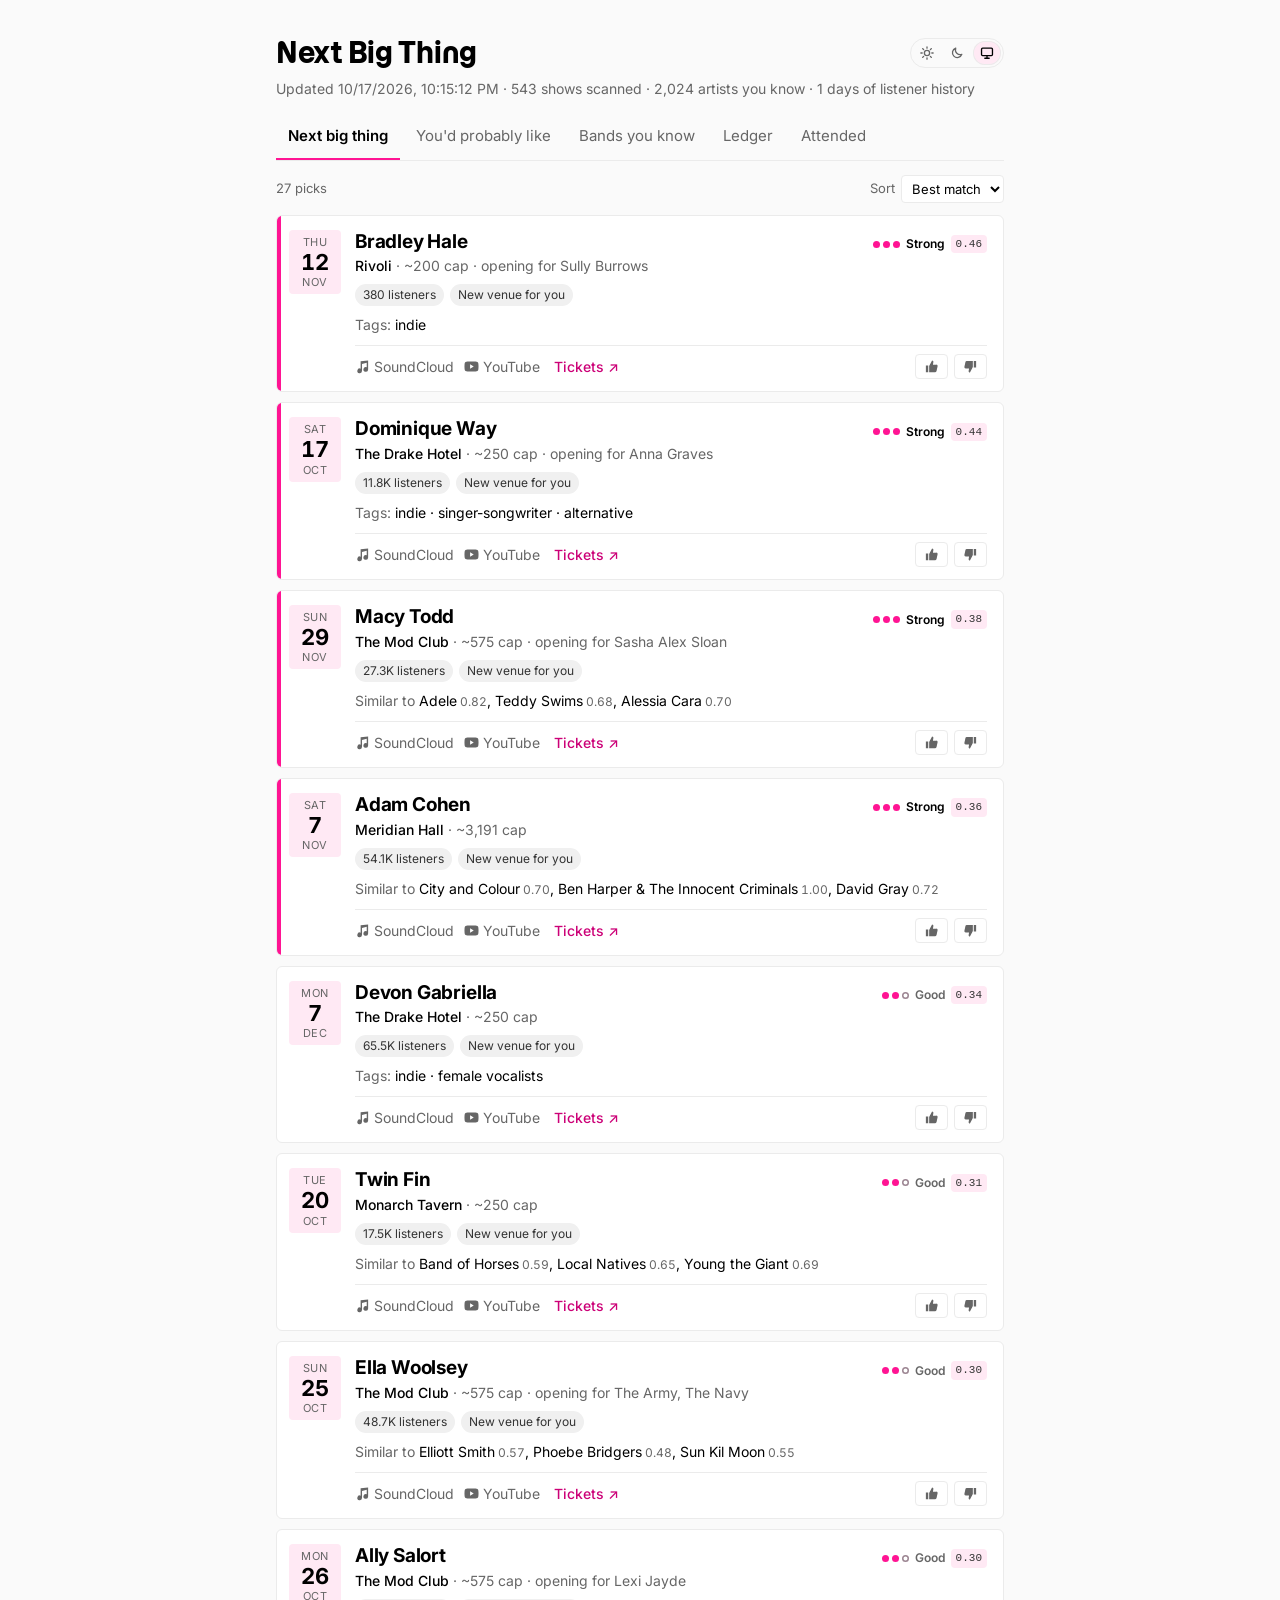
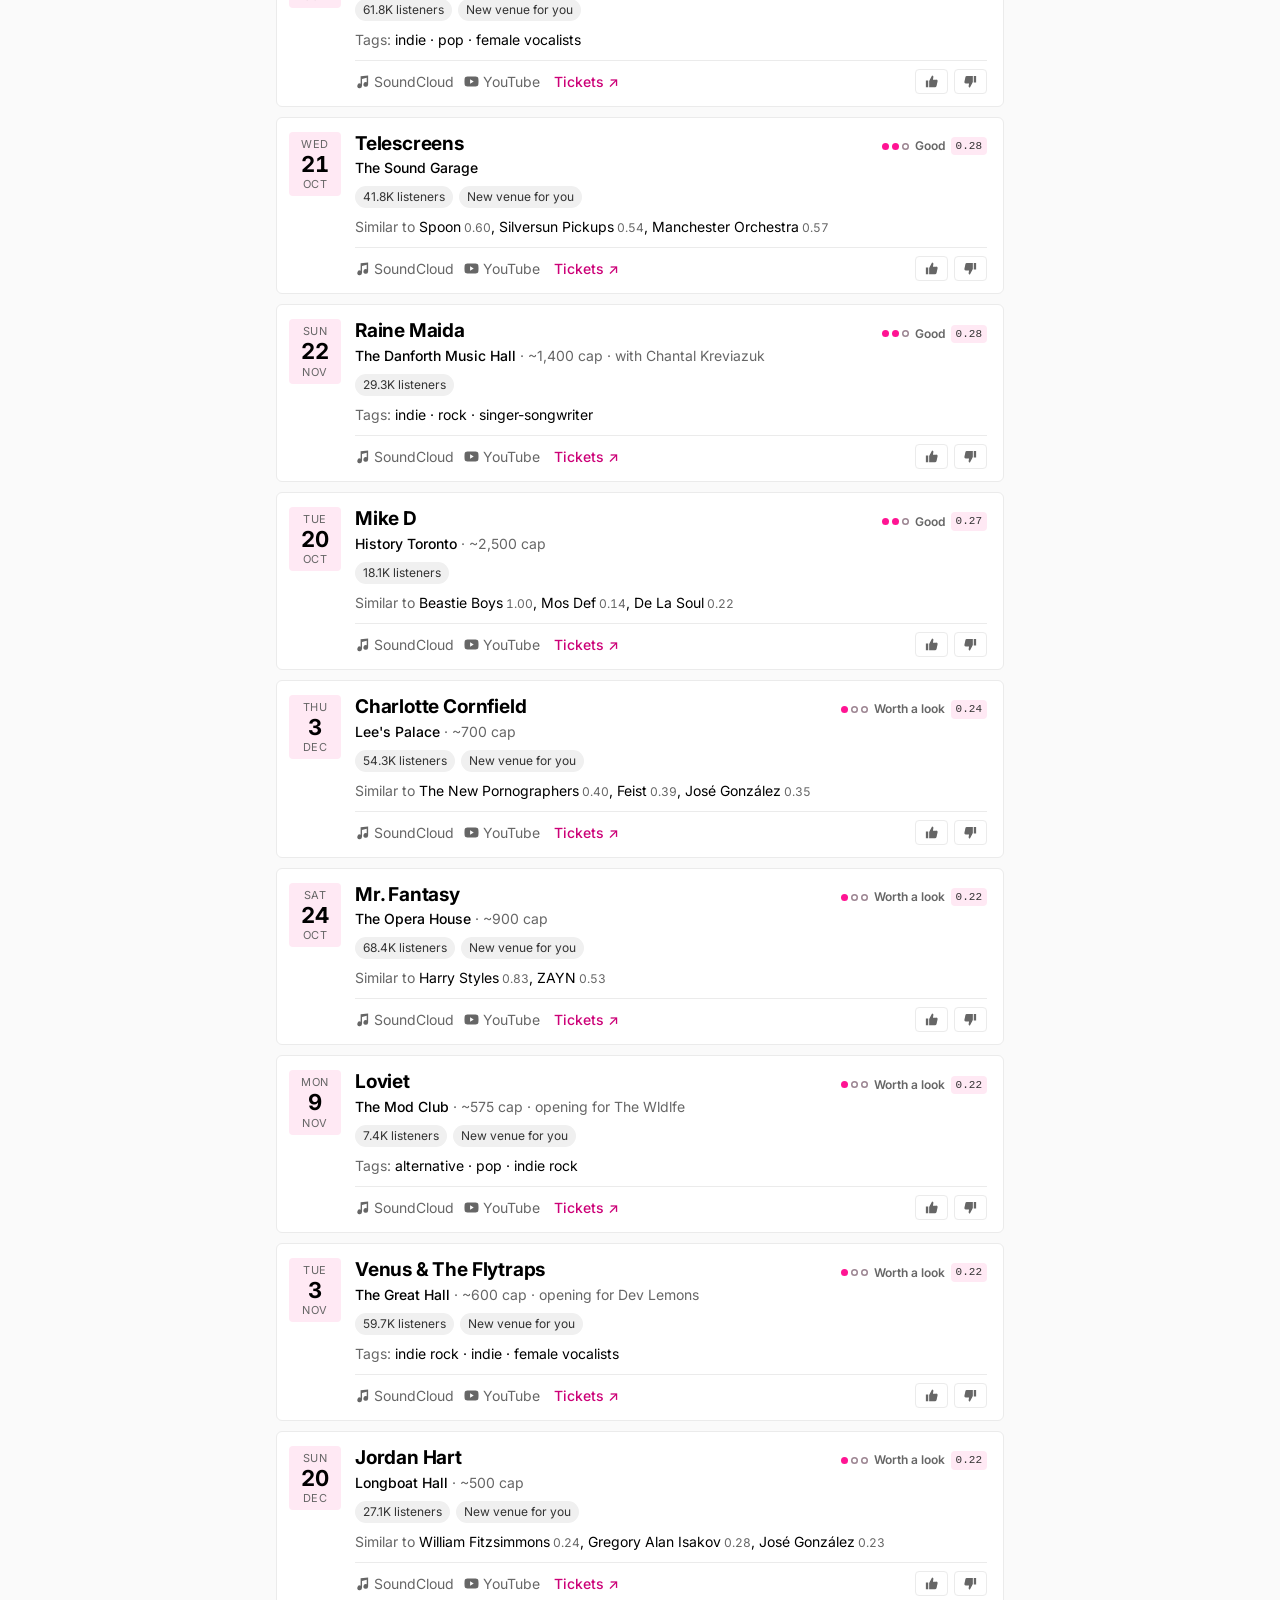
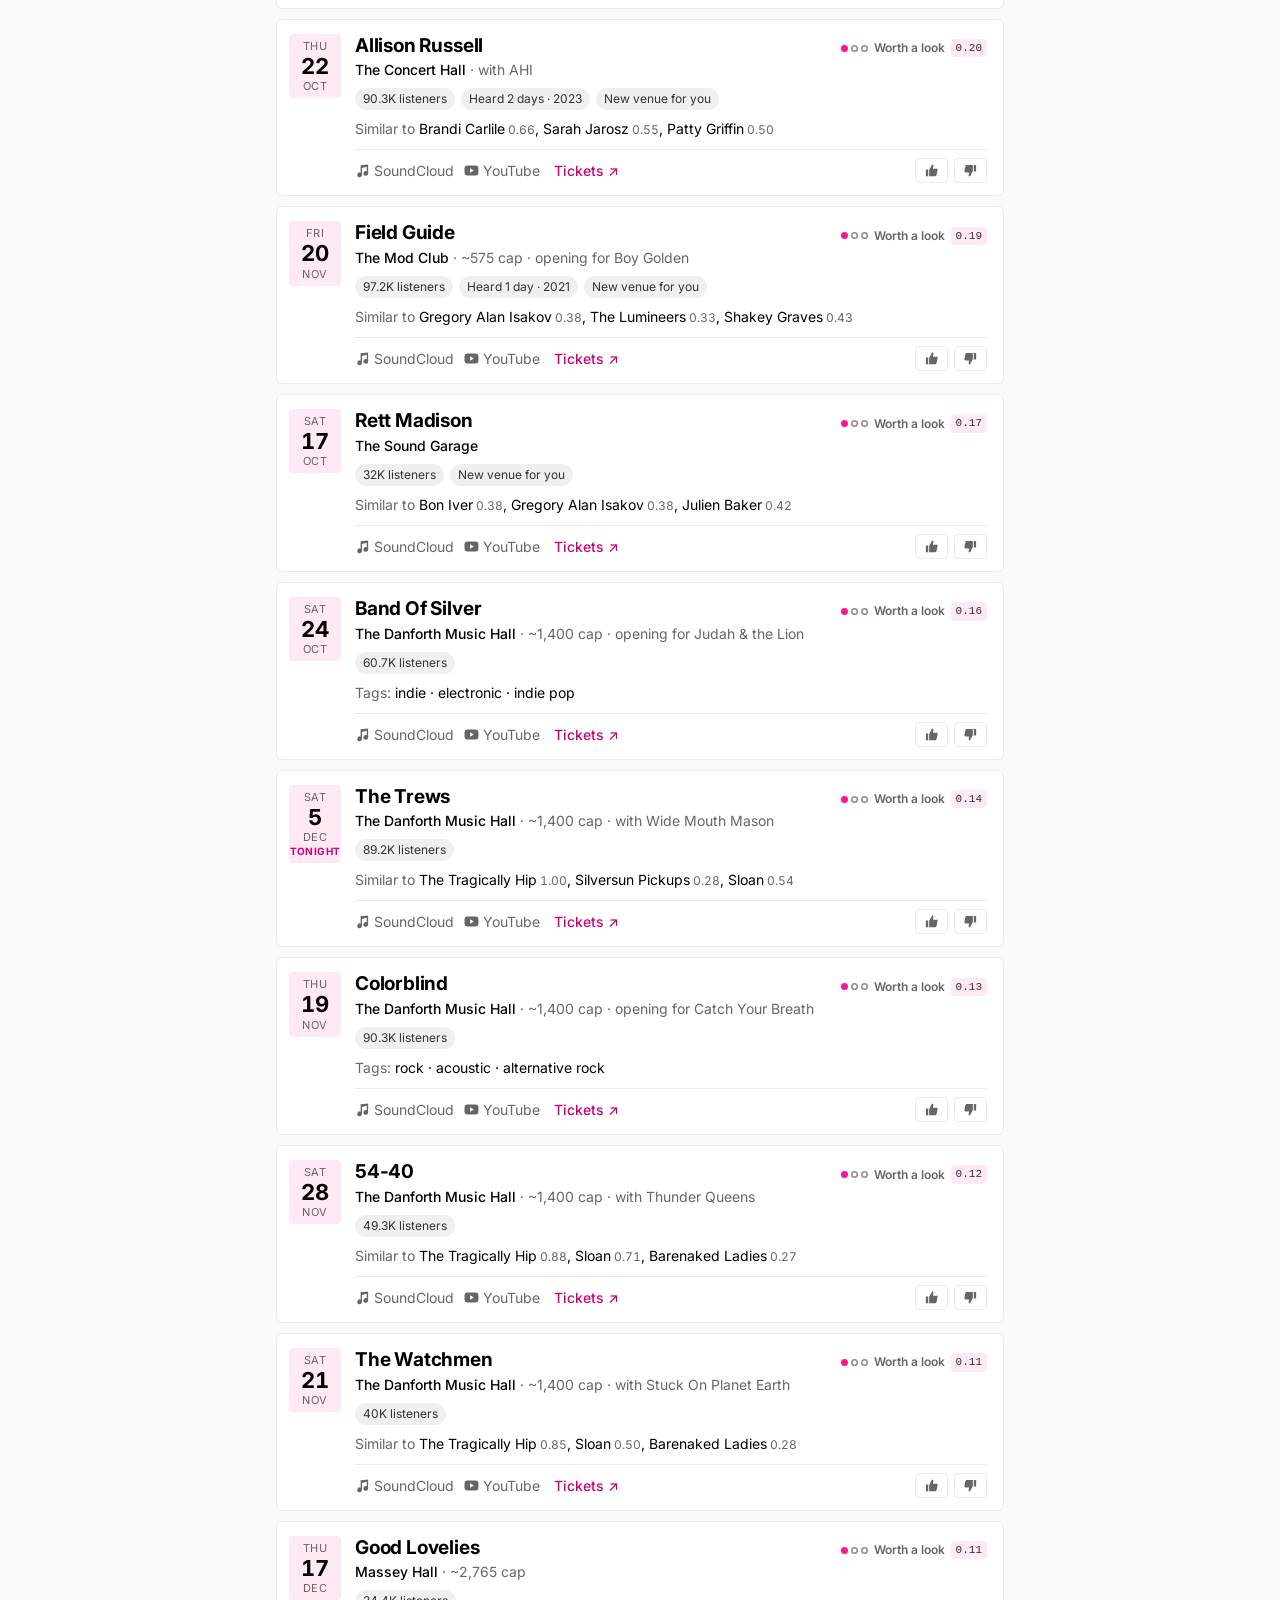
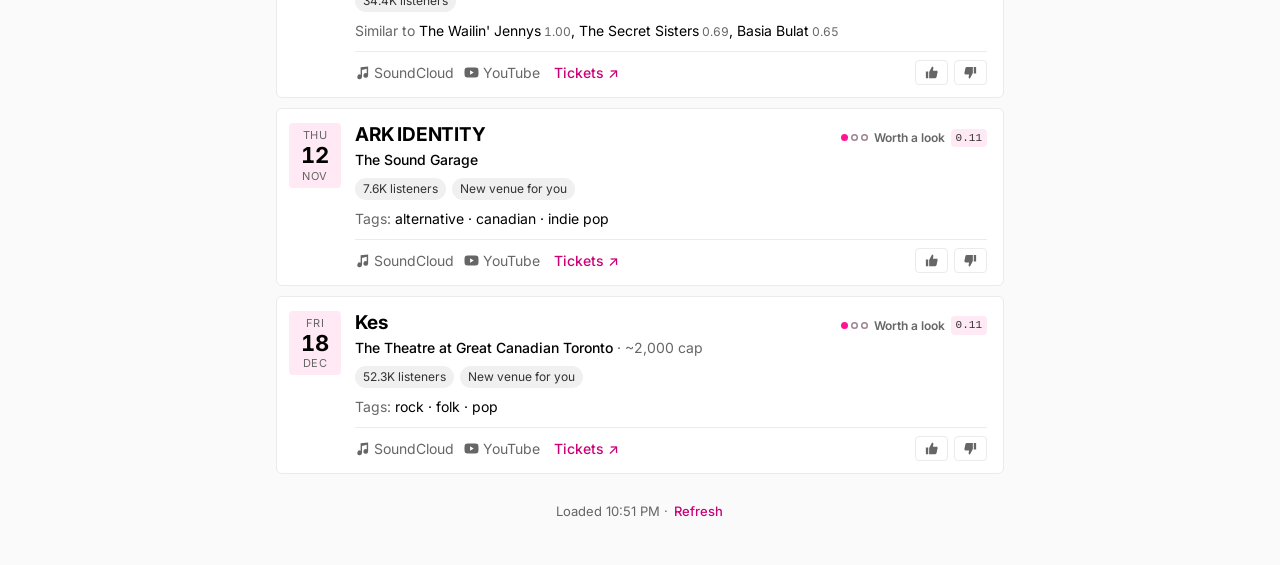
==== site/index.html @ 3c6f0548 "Site: Refresh footer and auto-refresh for the home-screen app A home-screen web app resumes the old " ====
<!doctype html>
<html lang="en">
<head>
  <meta charset="utf-8">
  <meta name="viewport" content="width=device-width, initial-scale=1">
  <title>Next Big Thing</title>
  <script>
    // Apply a saved theme before first paint to avoid a light/dark flash.
    try { const t = JSON.parse(localStorage.getItem("nbt.theme")); if (t === "light" || t === "dark") document.documentElement.dataset.theme = t; } catch {}
  </script>
  <!-- Fonts match OpenPublic.cc: Inter for text, Momo Trust Display (self-hosted, see style.css) for the title. -->
  <link rel="preconnect" href="https://fonts.googleapis.com">
  <link rel="preconnect" href="https://fonts.gstatic.com" crossorigin>
  <link href="https://fonts.googleapis.com/css2?family=Inter:wght@400;500;600;700&display=swap" rel="stylesheet">
  <link rel="stylesheet" href="style.css">
</head>
<body>
  <header>
    <div class="title-row">
      <h1>Next Big Thing</h1>
      <div id="theme" class="theme-switch" role="radiogroup" aria-label="Colour theme">
        <button type="button" role="radio" data-choice="light" aria-label="Light" title="Light"><svg viewBox="0 0 16 16" aria-hidden="true"><circle cx="8" cy="8" r="3"/><path d="M8 1v1.5M8 13.5V15M1 8h1.5M13.5 8H15M3 3l1.1 1.1M11.9 11.9 13 13M3 13l1.1-1.1M11.9 4.1 13 3"/></svg></button>
        <button type="button" role="radio" data-choice="dark" aria-label="Dark" title="Dark"><svg viewBox="0 0 16 16" aria-hidden="true"><path d="M13.5 9.5A5.5 5.5 0 0 1 6.5 2.5a5.5 5.5 0 1 0 7 7z"/></svg></button>
        <button type="button" role="radio" data-choice="auto" aria-label="System" title="Match system"><svg viewBox="0 0 16 16" aria-hidden="true"><rect x="1.75" y="2.5" width="12.5" height="8.5" rx="1.25"/><path d="M5.5 14h5M8 11v3"/></svg></button>
      </div>
    </div>
    <p id="meta" class="muted"></p>
    <div class="tabs-wrap">
    <nav id="tabs" role="tablist">
      <button role="tab" data-tier="next_big_thing">Next big thing</button>
      <button role="tab" data-tier="would_like">You'd probably like</button>
      <button role="tab" data-tier="know">Bands you know</button>
      <button role="tab" data-tier="ledger">Ledger</button>
      <button role="tab" data-tier="attended">Attended</button>
    </nav>
    </div>
  </header>
  <div id="banner" hidden></div>
  <div id="toolbar" hidden>
    <span id="count" class="muted"></span>
    <label class="sort">Sort
      <select id="sort">
        <option value="score">Best match</option>
        <option value="date">Soonest</option>
        <option value="venue">Venue</option>
        <option value="artist">Artist</option>
      </select>
    </label>
  </div>
  <main id="list" aria-live="polite"></main>
  <footer class="site-foot">
    <span id="loaded"></span> · <button type="button" id="refresh">Refresh</button>
  </footer>

  <template id="card">
    <article class="card">
      <div class="when" aria-hidden="true">
        <span class="dow"></span><span class="day"></span><span class="mon"></span><span class="rel"></span>
      </div>
      <div class="body">
        <div class="head">
          <h2 class="artist"></h2>
          <span class="strength">
            <span class="pips"><i></i><i></i><i></i></span>
            <span class="label"></span>
            <span class="score"></span>
          </span>
        </div>
        <p class="where"></p>
        <ul class="chips"></ul>
        <ul class="why"></ul>
        <div class="foot">
          <span class="listen"></span>
          <a class="tickets" target="_blank" rel="noopener">Tickets ↗</a>
          <span class="vote">
            <button type="button" data-v="up" aria-label="More like this"></button>
            <button type="button" data-v="down" aria-label="Not for me"></button>
          </span>
        </div>
      </div>
    </article>
  </template>
  <template id="collapsed">
    <article class="card collapsed">
      <span class="c-date"></span>
      <span class="c-artist"></span>
      <span class="c-note">Hidden</span>
      <button type="button" class="undo">Undo</button>
    </article>
  </template>
  <script src="app.js"></script>
</body>
</html>
---- site/style.css ----
/* Theme tokens, matched to OpenPublic.cc: pink #FF1493 on black/white, pale-pink
   surfaces (#fff4fa), grey text (#666). OpenPublic has no dark mode; dark here follows
   its black footer, with warm dark-grey cards, off-white text and a lighter text pink for readability.
   Light is the default; dark applies via the system setting unless the user forced
   light, or via an explicit data-theme="dark" from the switch. */

/* Title face, self-hosted (Fontsource @fontsource/momo-trust-display 5.3.0, OFL; licence in
   fonts/). It isn't on Google Fonts and only ships weight 400, the weight used below. */
@font-face {
  font-family: "Momo Trust Display";
  font-style: normal;
  font-display: swap;
  font-weight: 400;
  src: url(fonts/momo-trust-display-latin-400-normal.woff2) format("woff2");
}

:root {
  --bg: #fafafa;            /* off-white page so white cards lift off it */
  --surface: #ffffff;
  --surface-2: #ffe9f4;      /* date tiles, score badge */
  --text: #000000;
  --muted: #666666;
  --line: #ebebeb;
  --accent: #cc0077;        /* pink for small text: #FF1493 is only 3.6:1 on white */
  --ticket-text: #cc0077;
  --accent-fill: #ff1493;   /* OpenPublic pink, for non-text marks (pips, edge, underline, focus) */
  --accent-soft: #ffdcee;
  --chip-bg: #f0f0f0;       /* fact chips stay neutral grey */
  --chip-text: #333333;
  --pip-off: #9c8592;
  --focus: #ff1493;
  color-scheme: light;
}
@media (prefers-color-scheme: dark) {
  :root:not([data-theme="light"]) {
    --bg: #000000;
    --surface: #1e1a1c;       /* cards lifted off the black page, with a hint of pink */
    --surface-2: #3c3237;     /* date tiles and score badge, same pink hue as the card */
    --text: #ededed;          /* off-white: pure white on black halates */
    --muted: #b0b0b0;
    --line: #3a3236;
    --accent: #ff7ab8;        /* lighter pink for text: #FF1493 vibrates on dark grey */
    --ticket-text: #ff5cad;   /* the stronger pink the user preferred for Tickets */
    --accent-fill: #ff1493;
    --accent-soft: #4a1030;
    --chip-bg: #3a3a3a;       /* fact chips stay neutral grey */
    --chip-text: #dcdcdc;
    --pip-off: #7a7a7a;
    --focus: #ff1493;
    color-scheme: dark;
  }
}
:root[data-theme="dark"] {
  --bg: #000000;
  --surface: #1e1a1c;       /* cards lifted off the black page, with a hint of pink */
  --surface-2: #3c3237;     /* date tiles and score badge, same pink hue as the card */
  --text: #ededed;          /* off-white: pure white on black halates */
  --muted: #b0b0b0;
  --line: #3a3236;
  --accent: #ff7ab8;        /* lighter pink for text: #FF1493 vibrates on dark grey */
  --ticket-text: #ff5cad;   /* the stronger pink the user preferred for Tickets */
  --accent-fill: #ff1493;
  --accent-soft: #4a1030;
  --chip-bg: #3a3a3a;       /* fact chips stay neutral grey */
  --chip-text: #dcdcdc;
  --pip-off: #7a7a7a;
  --focus: #ff1493;
  color-scheme: dark;
}

* { box-sizing: border-box; }
body {
  margin: 0;
  background: var(--bg);
  color: var(--text);
  font: 16px/1.5 "Inter", ui-sans-serif, system-ui, -apple-system, "Segoe UI", sans-serif;
}
:focus-visible { outline: 2px solid var(--focus); outline-offset: 2px; border-radius: 4px; }
header, main, #banner, #toolbar { max-width: 760px; margin: 0 auto; padding: 0 16px; }
header { padding-top: 32px; }
.title-row { display: flex; align-items: center; justify-content: space-between; gap: 12px; }
h1 { margin: 0; font-family: "Momo Trust Display", "Inter", sans-serif; font-weight: 400; font-size: 28px; letter-spacing: -0.01em; }
.muted { color: var(--muted); font-size: 14px; margin: 4px 0 16px; }
/* Theme switch: small segmented icon control (after setlist.fm's footer switch). */
.theme-switch { display: inline-flex; gap: 2px; padding: 2px; border: 1px solid var(--line); border-radius: 999px; flex-shrink: 0; }
.theme-switch button {
  display: inline-flex; align-items: center; justify-content: center; width: 28px; height: 24px;
  background: none; border: 0; border-radius: 999px; color: var(--muted); cursor: pointer; padding: 0;
}
.theme-switch button:hover { color: var(--text); }
.theme-switch button[aria-checked="true"] { background: var(--surface-2); color: var(--text); box-shadow: inset 0 0 0 1px var(--line); }
.theme-switch svg { width: 14px; height: 14px; fill: none; stroke: currentColor; stroke-width: 1.5; stroke-linecap: round; stroke-linejoin: round; }
nav { display: flex; gap: 4px; overflow-x: auto; border-bottom: 1px solid var(--line); scroll-padding-inline: 40px; scrollbar-width: none; }
/* On narrow screens the tabs scroll sideways: fade the clipped edge and show a chevron
   so a cut-off label reads as "more this way". app.js toggles .more-left / .more-right. */
.tabs-wrap { position: relative; }
.tabs-wrap::before, .tabs-wrap::after {
  position: absolute; top: 0; bottom: 1px; width: 44px; pointer-events: none;
  display: flex; align-items: center; font-size: 22px; line-height: 1; color: var(--accent);
  opacity: 0; transition: opacity 0.15s;
}
.tabs-wrap::before { content: "‹"; left: 0; justify-content: flex-start; background: linear-gradient(to right, var(--bg) 45%, transparent); }
.tabs-wrap::after { content: "›"; right: 0; justify-content: flex-end; background: linear-gradient(to left, var(--bg) 45%, transparent); }
.tabs-wrap.more-left::before, .tabs-wrap.more-right::after { opacity: 1; }
nav button {
  background: none; border: 0; border-bottom: 2px solid transparent;
  padding: 10px 12px; font: inherit; font-size: 15px; color: var(--muted); cursor: pointer; white-space: nowrap;
}
nav button[aria-selected="true"] { color: var(--text); border-bottom-color: var(--accent-fill); font-weight: 600; }
#banner { margin-top: 16px; }
#banner > div { background: var(--accent-soft); border-radius: 4px; padding: 10px 14px; font-size: 14px; }

#toolbar { display: flex; align-items: center; justify-content: space-between; gap: 12px; padding-top: 14px; }
#toolbar[hidden] { display: none; }
#toolbar .muted { margin: 0; font-size: 13px; }
.sort { font-size: 13px; color: var(--muted); display: inline-flex; align-items: center; gap: 6px; }
.sort select {
  font: inherit; font-size: 13px; color: var(--text); background: var(--surface);
  border: 1px solid var(--line); border-radius: 4px; padding: 4px 6px;
}

main { padding-top: 12px; padding-bottom: 24px; display: grid; gap: 10px; }

/* ---- Card ---- */
.card {
  display: grid; grid-template-columns: 52px 1fr; gap: 14px;
  background: var(--surface); border: 1px solid var(--line); border-radius: 6px;
  padding: 14px 16px 12px 12px; position: relative; overflow: hidden;
}
.card.strong::before {
  content: ""; position: absolute; left: 0; top: 0; bottom: 0; width: 4px; background: var(--accent-fill);
}
.when {
  display: flex; flex-direction: column; align-items: center; text-align: center;
  background: var(--surface-2); border-radius: 4px; padding: 6px 0; align-self: start; line-height: 1.1;
}
.when .dow, .when .mon { font-size: 11px; text-transform: uppercase; letter-spacing: 0.06em; color: var(--muted); }
.when .day { font-size: 22px; font-weight: 700; margin: 2px 0; font-variant-numeric: tabular-nums; }
.when .rel { font-size: 10px; font-weight: 700; color: var(--accent); text-transform: uppercase; letter-spacing: 0.04em; margin-top: 3px; }
.when .rel:empty { display: none; }

.body { min-width: 0; }
.head { display: flex; align-items: baseline; justify-content: space-between; gap: 10px; }
.artist { margin: 0; font-size: 19px; line-height: 1.25; letter-spacing: -0.01em; overflow-wrap: anywhere; }
.strength { display: inline-flex; align-items: center; gap: 6px; flex-shrink: 0; font-size: 12px; color: var(--muted); white-space: nowrap; }
.pips { display: inline-flex; gap: 3px; }
/* Empty pips are rings, filled pips solid: the difference is shape, not just colour. */
.pips i { width: 7px; height: 7px; border-radius: 50%; box-shadow: inset 0 0 0 1.5px var(--pip-off); }
.pips i.on { background: var(--accent-fill); box-shadow: none; }
.strength .label { font-weight: 600; }
.card.strong .strength .label { color: var(--text); }
.strength .score {
  font-variant-numeric: tabular-nums; font-family: ui-monospace, SFMono-Regular, Menlo, monospace;
  font-size: 11px; background: var(--surface-2); border-radius: 4px; padding: 1px 5px; color: var(--chip-text);
}

.where { margin: 2px 0 8px; font-size: 14px; color: var(--muted); }
.where .venue { color: var(--text); font-weight: 500; }
.where .region { color: var(--accent); font-weight: 600; }

.chips { list-style: none; display: flex; flex-wrap: wrap; gap: 6px; margin: 0 0 8px; padding: 0; }
.chips:empty { display: none; }
.chips li {
  font-size: 12px; line-height: 1; padding: 5px 8px; border-radius: 999px;
  background: var(--chip-bg); color: var(--chip-text); white-space: nowrap;
}
.chips li.hot { background: var(--accent-soft); color: var(--text); }

.why { list-style: none; margin: 0; padding: 0; font-size: 14px; }
.why:empty { display: none; }
.why li { margin: 2px 0; }
.why .k { color: var(--muted); }
.why .w { font-variant-numeric: tabular-nums; font-size: 12px; color: var(--muted); margin-left: 3px; }

.foot { display: flex; flex-wrap: wrap; align-items: center; gap: 8px 14px; margin-top: 10px; padding-top: 8px; border-top: 1px solid var(--line); font-size: 14px; }
.listen { display: inline-flex; gap: 10px; }
.listen a, .tickets { color: var(--muted); text-decoration: none; display: inline-flex; align-items: center; gap: 4px; }
.listen a:hover, .tickets:hover { color: var(--text); }
.tickets { color: var(--ticket-text); font-weight: 500; white-space: nowrap; }
.listen svg, .vote svg { width: 15px; height: 15px; fill: currentColor; }
.vote { margin-left: auto; display: inline-flex; gap: 6px; }
.vote button {
  display: inline-flex; align-items: center; justify-content: center;
  background: none; border: 1px solid var(--line); border-radius: 4px; padding: 4px 8px;
  color: var(--muted); cursor: pointer;
}
.vote button:hover { color: var(--text); }
.vote button[aria-pressed="true"] { background: var(--accent-soft); border-color: var(--accent-fill); color: var(--accent); }

/* Down-voted: one quiet row with an undo. */
.card.collapsed {
  display: flex; align-items: center; gap: 10px; padding: 8px 14px; font-size: 14px;
  background: transparent; color: var(--muted);
}
.c-date { font-variant-numeric: tabular-nums; }
.c-artist { color: var(--text); font-weight: 500; overflow: hidden; text-overflow: ellipsis; white-space: nowrap; min-width: 0; }
.undo { margin-left: auto; background: none; border: 0; color: var(--accent); font: inherit; cursor: pointer; padding: 2px 4px; }

.empty { color: var(--muted); padding: 24px 0; }
/* Home-screen apps have no reload button or pull-to-refresh, so offer one here. */
.site-foot { max-width: 760px; margin: 0 auto; padding: 0 16px 40px; text-align: center; font-size: 13px; color: var(--muted); }
.site-foot button { background: none; border: 0; padding: 4px 2px; font: inherit; color: var(--accent); font-weight: 500; cursor: pointer; }
table { width: 100%; border-collapse: collapse; font-size: 14px; }
th, td { text-align: left; padding: 8px 6px; border-bottom: 1px solid var(--line); }
td.num, th.num { text-align: right; font-variant-numeric: tabular-nums; }
.ledger-wrap { overflow-x: auto; }

@media (max-width: 420px) {
  .card { grid-template-columns: 44px 1fr; gap: 10px; padding: 12px 12px 10px 10px; }
  .head { flex-direction: column; gap: 2px; }
  .artist { font-size: 18px; }
  .foot { gap: 8px 12px; }
  .listen .txt { position: absolute; width: 1px; height: 1px; overflow: hidden; clip: rect(0 0 0 0); white-space: nowrap; }
  .listen svg { width: 17px; height: 17px; }
}
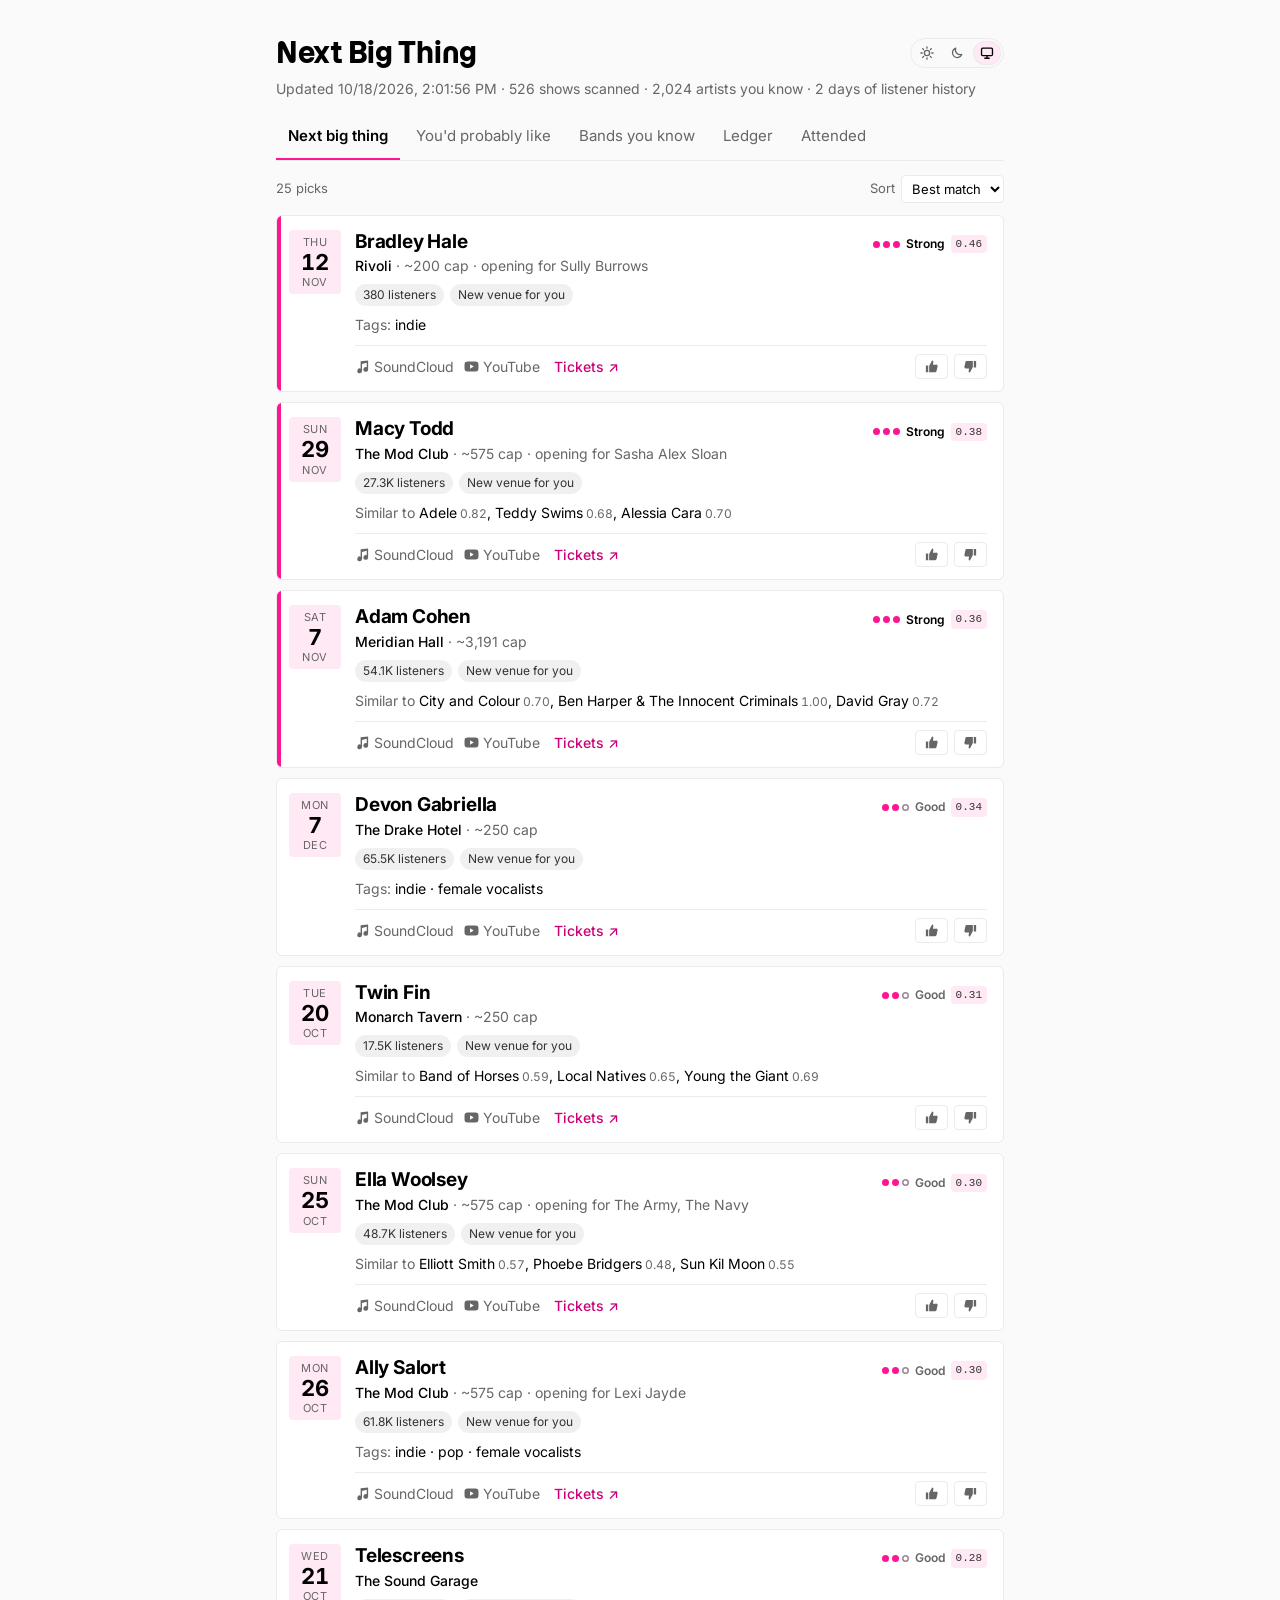
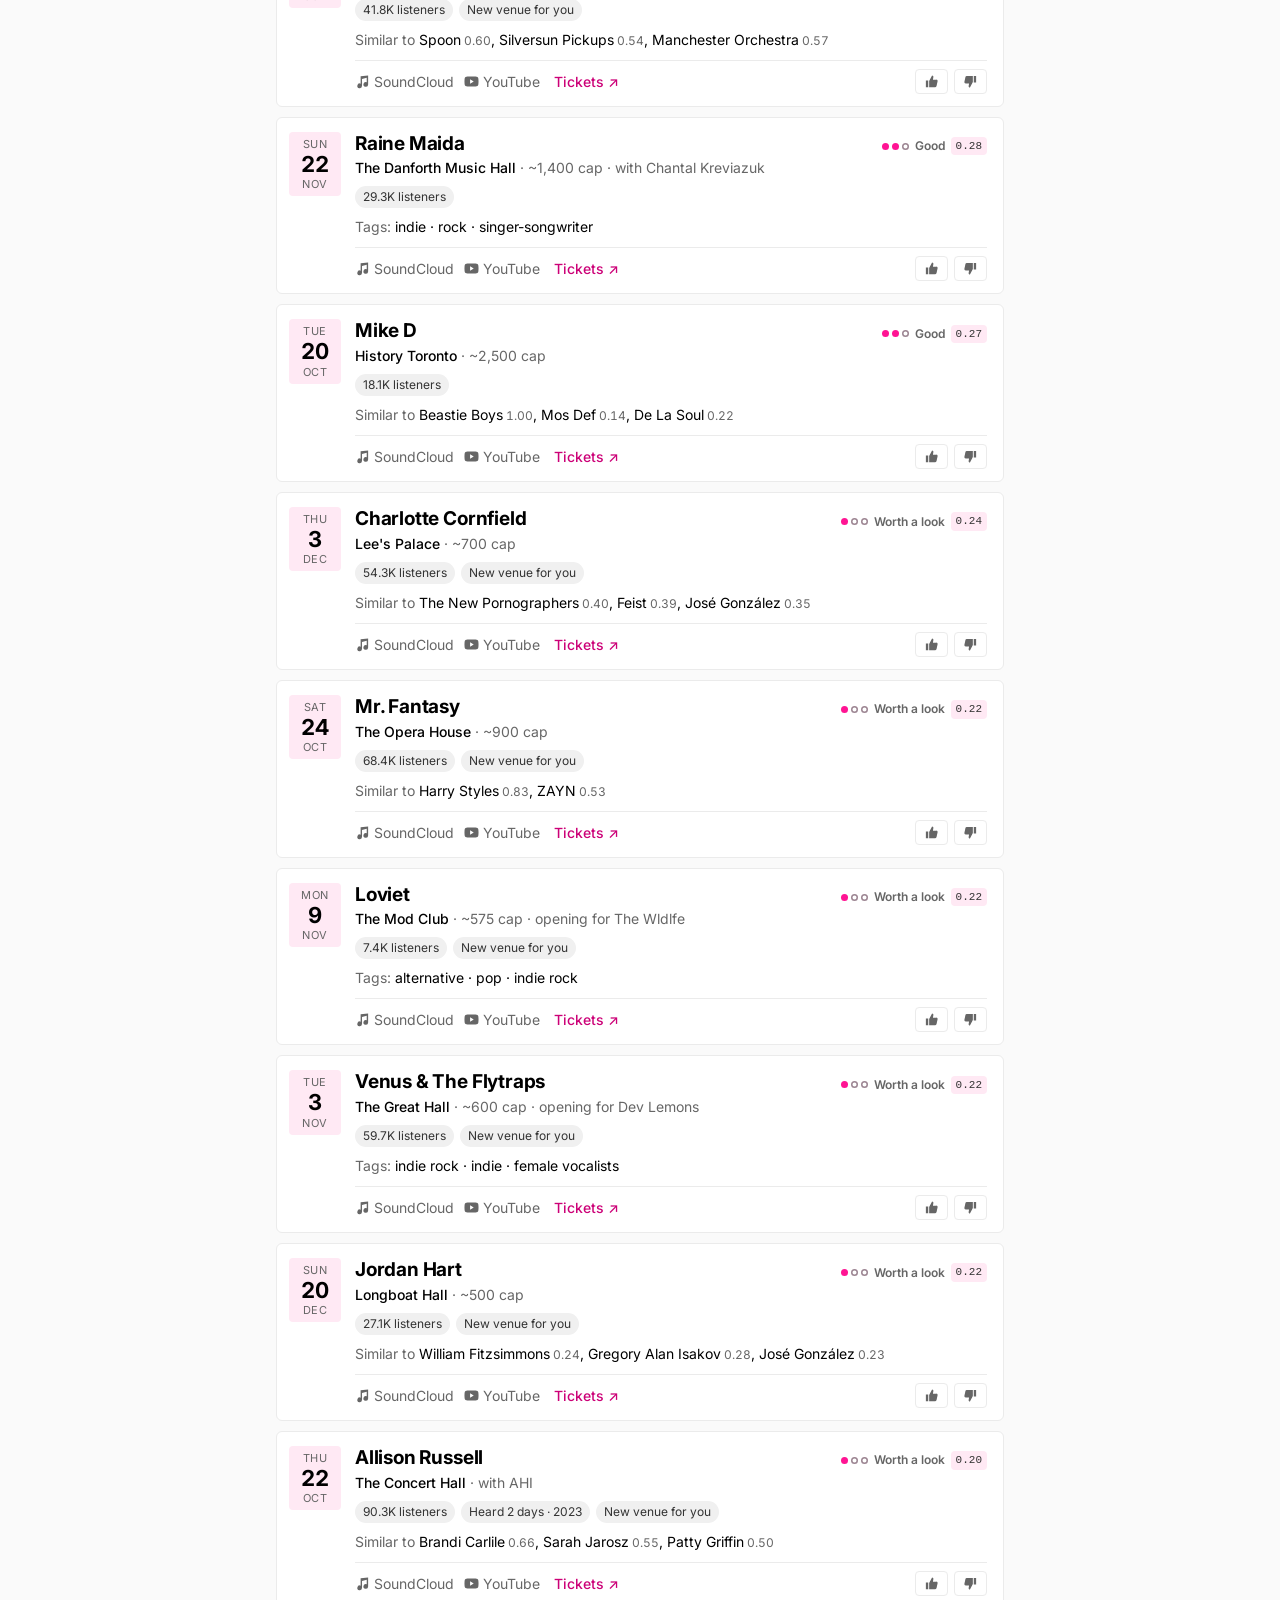
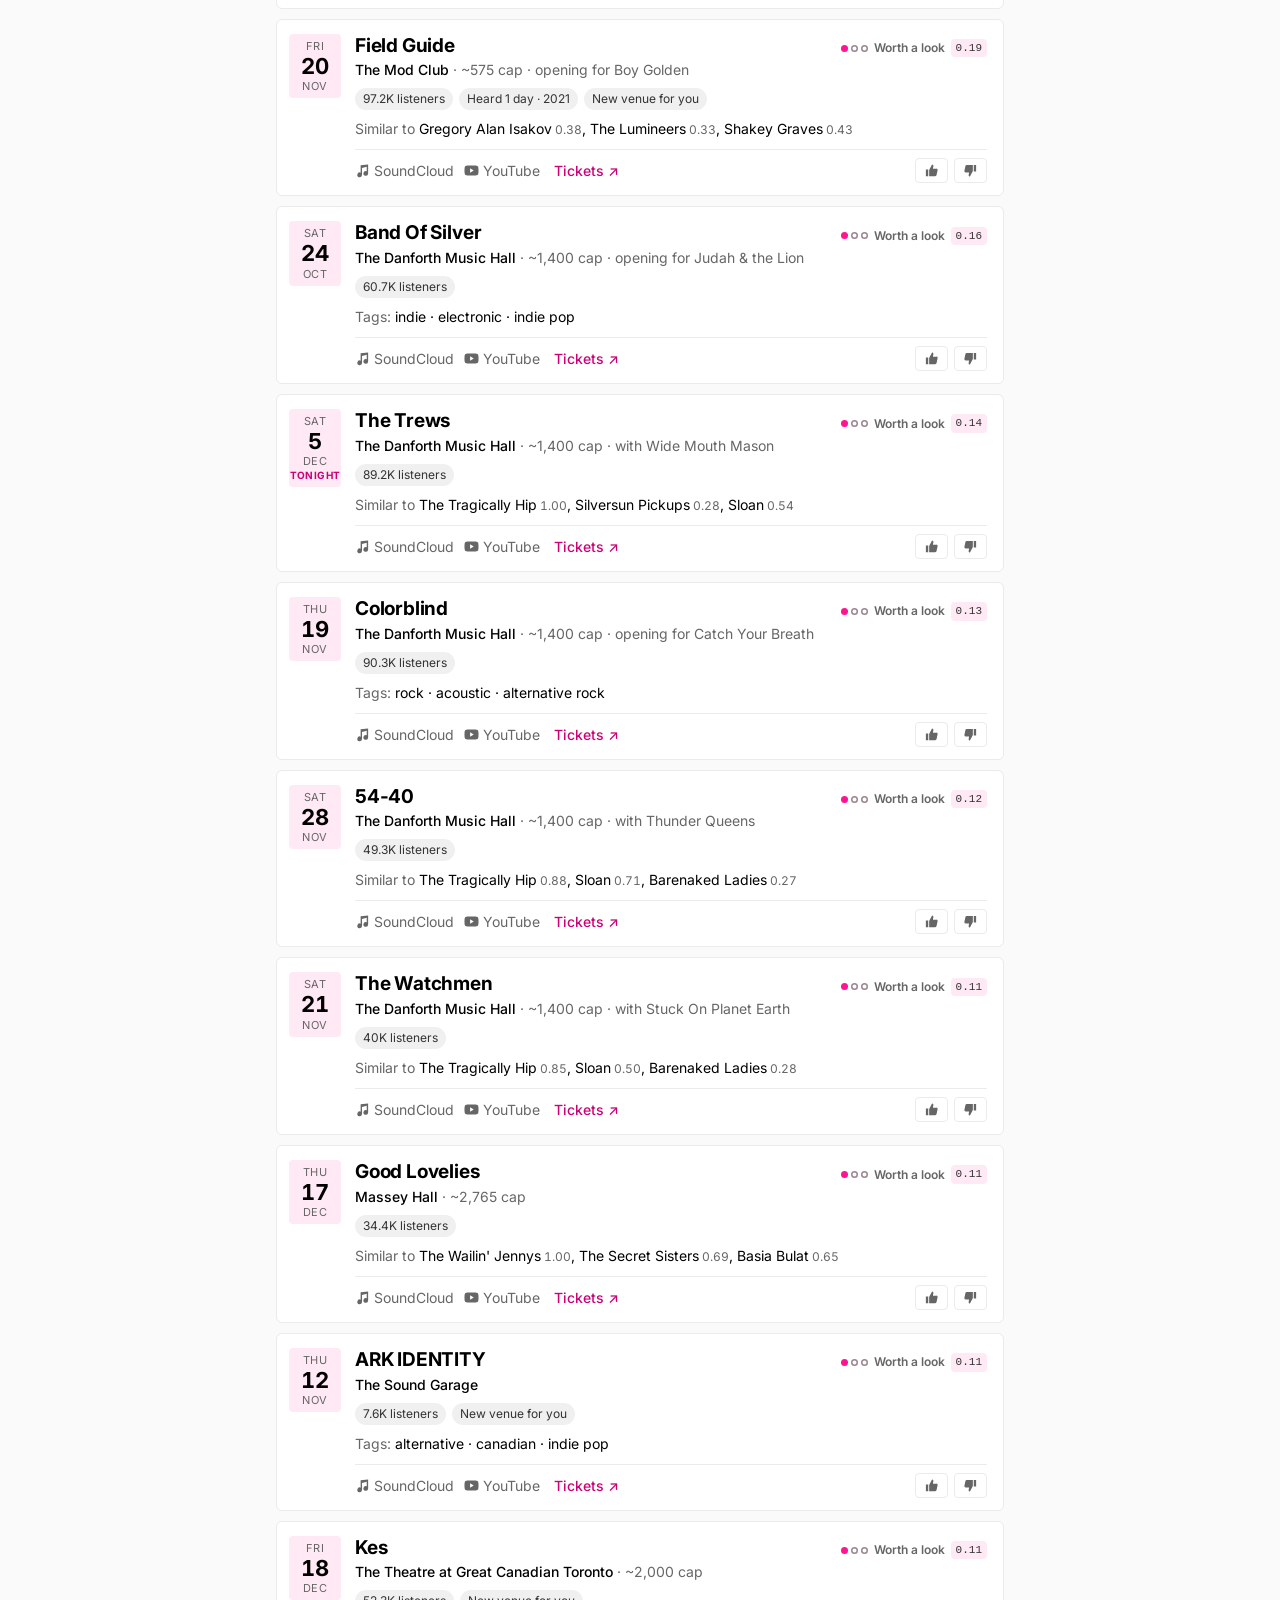
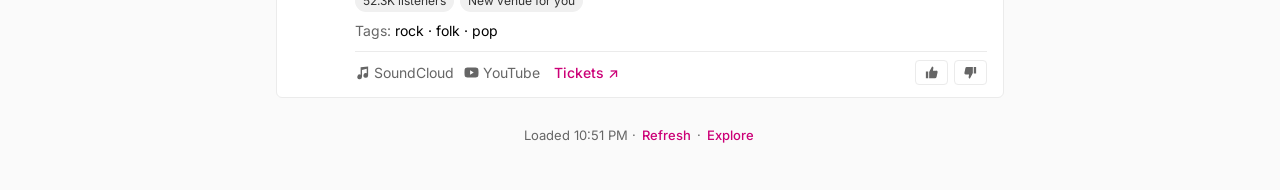
==== commit b86856d8: "Site: band sheet in main-card style; listen links on room cards; Explore in footer The band sheet no" ====
--- a/site/index.html
+++ b/site/index.html
@@ -49,7 +49,7 @@
   </div>
   <main id="list" aria-live="polite"></main>
   <footer class="site-foot">
-    <span id="loaded"></span> · <button type="button" id="refresh">Refresh</button>
+    <span id="loaded"></span> · <button type="button" id="refresh">Refresh</button> · <a href="explore.html">Explore</a>
   </footer>
 
   <template id="card">
--- a/site/style.css
+++ b/site/style.css
@@ -200,6 +200,7 @@
 /* Home-screen apps have no reload button or pull-to-refresh, so offer one here. */
 .site-foot { max-width: 760px; margin: 0 auto; padding: 0 16px 40px; text-align: center; font-size: 13px; color: var(--muted); }
 .site-foot button { background: none; border: 0; padding: 4px 2px; font: inherit; color: var(--accent); font-weight: 500; cursor: pointer; }
+.site-foot a { color: var(--accent); font-weight: 500; text-decoration: none; padding: 4px 2px; }
 table { width: 100%; border-collapse: collapse; font-size: 14px; }
 th, td { text-align: left; padding: 8px 6px; border-bottom: 1px solid var(--line); }
 td.num, th.num { text-align: right; font-variant-numeric: tabular-nums; }
@@ -213,3 +214,174 @@
   .listen .txt { position: absolute; width: 1px; height: 1px; overflow: hidden; clip: rect(0 0 0 0); white-space: nowrap; }
   .listen svg { width: 17px; height: 17px; }
 }
+
+/* ---- Research pages (venues.html) ---- */
+.crumb { margin: 0 0 8px; font-size: 14px; }
+.crumb a, .research .muted a { color: var(--accent); text-decoration: none; }
+.report { gap: 4px; }
+.report > *, .rsec { min-width: 0; } /* let wide tables scroll inside their wrapper, not the page */
+.rsec { margin-top: 20px; }
+.rsec h2 { font-size: 17px; margin: 0 0 4px; letter-spacing: -0.01em; }
+.rsec > .muted { margin: 0 0 10px; font-size: 13px; }
+.research td, .research th { vertical-align: top; }
+.research details.artists summary { cursor: pointer; font-weight: 500; }
+.research details.artists summary::marker { color: var(--accent-fill); }
+.research details.artists p { margin: 4px 0 2px; font-size: 13px; color: var(--muted); max-width: 46ch; }
+.research details.all > summary { cursor: pointer; color: var(--accent); font-weight: 500; margin-bottom: 8px; }
+.research .small { font-size: 12px; margin-top: 24px; }
+.research ul.twins { list-style: none; margin: 0; padding: 0; }
+.research ul.twins li { margin: 0 0 2px; }
+.research ul.twins li:first-child { font-weight: 600; }
+.findings { background: var(--surface); border: 1px solid var(--line); border-radius: 6px; padding: 14px 16px; }
+.findings h2 { font-size: 17px; margin: 0 0 6px; }
+.findings ul { margin: 0; padding-left: 18px; }
+.findings li { margin: 6px 0; }
+.research ul.shows { list-style: none; margin: 0; padding: 0; white-space: nowrap; }
+.research .up { color: var(--accent); font-weight: 600; font-size: 12px; white-space: nowrap; }
+.research .suspect { color: var(--muted); border-bottom: 1px dotted var(--muted); cursor: help; }
+.research h3 { font-size: 15px; margin: 14px 0 6px; }
+.research .sfline { font-size: 12px; color: var(--muted); margin-top: 2px; }
+.research ul.shows { font-size: 13px; }
+.research ul.shows li.support { color: var(--muted); }
+.research .tag { font-size: 10px; text-transform: uppercase; letter-spacing: 0.04em; border: 1px solid var(--line); border-radius: 4px; padding: 0 4px; margin-left: 6px; color: var(--muted); }
+.research .with { font-size: 12px; color: var(--muted); }
+
+/* ---- The Climb (explore.html) ---- */
+.explore .controls { display: flex; flex-wrap: wrap; align-items: center; gap: 8px 14px; margin-bottom: 6px; }
+.seg { display: inline-flex; flex-wrap: wrap; gap: 2px; padding: 2px; border: 1px solid var(--line); border-radius: 999px; }
+.seg button { background: none; border: 0; border-radius: 999px; padding: 4px 10px; font: inherit; font-size: 13px; color: var(--muted); cursor: pointer; }
+.seg button[aria-checked="true"] { background: var(--surface-2); color: var(--text); font-weight: 600; }
+.chart { width: 100%; }
+.chart svg, .rivers svg { width: 100%; height: auto; display: block; }
+.climbsvg text, .riversvg text { font-family: inherit; }
+.climbsvg .rungs line { stroke: var(--line); stroke-dasharray: 3 3; }
+.climbsvg .rungs text { fill: var(--muted); font-size: 11px; }
+.climbsvg .axis path, .climbsvg .axis line { stroke: var(--line); }
+.climbsvg .axis text, .climbsvg .axislabel { fill: var(--muted); font-size: 11px; }
+.climbsvg .ghosts path { fill: none; stroke: var(--text); stroke-opacity: 0.35; stroke-width: 1.5; stroke-dasharray: 5 4; }
+.climbsvg .ghosts text { fill: var(--muted); font-size: 10px; font-style: italic; }
+.climbsvg .band { cursor: pointer; }
+.climbsvg .band .trail { fill: none; stroke: var(--muted); stroke-opacity: 0.35; stroke-width: 1.2; }
+.climbsvg .band.up .trail { stroke: var(--accent-fill); stroke-opacity: 0.3; }
+.climbsvg .band .hit { fill: none; stroke: transparent; stroke-width: 14; }
+.climbsvg .band circle.head { fill: var(--muted); fill-opacity: 0.7; }
+.climbsvg .band.up circle.head { fill: var(--accent-fill); fill-opacity: 0.4; }
+.climbsvg .band circle.supp { fill: none; stroke: var(--muted); stroke-width: 1; }
+.climbsvg.has-sel .band:not(.sel) { opacity: 0.12; }
+.climbsvg .band.sel .trail { stroke: var(--text); stroke-opacity: 1; stroke-width: 2.5; }
+.climbsvg .band.sel circle.head { fill: var(--accent-fill); fill-opacity: 1; }
+.legend { display: flex; flex-wrap: wrap; align-items: center; gap: 4px 6px; }
+.key { display: inline-block; width: 9px; height: 9px; border-radius: 50%; margin-left: 6px; }
+.key.head { background: var(--accent-fill); }
+.key.supp { border: 1px solid var(--muted); }
+.key.ghost { width: 18px; height: 0; border-radius: 0; border-top: 1.5px dashed var(--muted); }
+.lookup { width: 100%; max-width: 420px; font: inherit; font-size: 16px; padding: 8px 10px; border: 1px solid var(--line); border-radius: 4px; background: var(--surface); color: var(--text); }
+.bandcard { margin-top: 12px; background: var(--surface); border: 1px solid var(--line); border-radius: 6px; padding: 12px 14px; }
+.bandcard h3 { margin: 0 0 4px; font-size: 17px; }
+.bandcard .label { margin: 10px 0 4px; font-size: 12px; text-transform: uppercase; letter-spacing: 0.04em; color: var(--muted); }
+.bandcard ul.shows { white-space: normal; }
+.seenbadge { font-size: 12px; font-weight: 600; color: var(--accent); white-space: nowrap; }
+.linkbtn { background: none; border: 0; padding: 2px 0; font: inherit; color: var(--accent); cursor: pointer; text-align: left; }
+.riversvg .streams path { fill: none; stroke: var(--accent-fill); stroke-opacity: 0.28; cursor: pointer; }
+.riversvg.has-sel .streams path { stroke-opacity: 0.05; }
+.riversvg.has-sel .streams path.on { stroke-opacity: 0.85; }
+.riversvg .nodes text { fill: var(--text); font-size: 12px; cursor: pointer; }
+.riverinfo { margin-top: 8px; font-size: 13px; }
+.seg .short { display: none; }
+.climbsvg .band circle.head { fill-opacity: 0.45; }
+@media (max-width: 600px) {
+  .seg .long { display: none; }
+  .seg .short { display: inline; }
+}
+.roomchips { display: flex; flex-wrap: wrap; gap: 6px; margin: 8px 0 12px; }
+.roomchip { font: inherit; font-size: 13px; padding: 5px 10px; border-radius: 999px; border: 1px solid var(--line); background: var(--surface); color: var(--text); cursor: pointer; }
+.roomchip .n { color: var(--muted); font-variant-numeric: tabular-nums; }
+.roomchip[aria-pressed="true"] { background: var(--surface-2); border-color: var(--accent-fill); font-weight: 600; }
+.roomadd { font: inherit; font-size: 13px; padding: 4px 6px; border: 1px solid var(--line); border-radius: 4px; background: var(--surface); color: var(--text); }
+.roompanel { background: var(--surface); border: 1px solid var(--line); border-radius: 6px; padding: 12px 14px; }
+.roomhead { display: flex; align-items: baseline; justify-content: space-between; gap: 10px; }
+.roomhead h3 { margin: 0; font-size: 17px; }
+.follow { font: inherit; font-size: 13px; background: none; border: 1px solid var(--line); border-radius: 999px; padding: 3px 10px; color: var(--accent); cursor: pointer; white-space: nowrap; }
+.launch { font-size: 13px; margin: 6px 0 10px; }
+.roomlist { list-style: none; margin: 8px 0 0; padding: 0; }
+.roomlist li.rl:first-child { border-top: 0; padding-top: 0; }
+.roomlist li.rl { display: grid; grid-template-columns: 44px 1fr; gap: 12px; padding: 10px 0; border-top: 1px solid var(--line); }
+.roomlist .when { padding: 5px 0; }
+.roomlist .when .day { font-size: 18px; }
+.rl-body { min-width: 0; }
+.rl-head { display: flex; align-items: baseline; justify-content: space-between; gap: 8px; }
+.rl-bill { font-weight: 600; font-size: 16px; line-height: 1.3; overflow-wrap: anywhere; }
+.roomlist .score { flex: 0 0 auto; font-variant-numeric: tabular-nums; font-family: ui-monospace, SFMono-Regular, Menlo, monospace; font-size: 11px; background: var(--surface-2); border-radius: 4px; padding: 1px 5px; color: var(--chip-text); }
+.rl-meta { margin: 2px 0 0; font-size: 13px; color: var(--muted); overflow-wrap: anywhere; }
+.rl-foot { display: flex; flex-wrap: wrap; align-items: center; gap: 6px; margin-top: 6px; }
+.rl-chip { font-size: 12px; line-height: 1; background: var(--chip-bg); color: var(--chip-text); border-radius: 999px; padding: 5px 8px; }
+.rl-foot .tickets { font-size: 13px; margin-left: auto; }
+/* The Climb as a list */
+.pace { background: var(--surface); border: 1px solid var(--line); border-radius: 6px; padding: 10px 14px; margin: 8px 0 10px; font-size: 13px; }
+.pace-head { margin: 0; }
+.pace-list { margin: 6px 0 0; padding-left: 18px; color: var(--muted); }
+.climblist { list-style: none; margin: 6px 0 0; padding: 0; }
+.climb-row { border-top: 1px solid var(--line); }
+.climb-row summary { list-style: none; display: flex; align-items: center; gap: 12px; padding: 10px 0; cursor: pointer; }
+.climb-row summary::-webkit-details-marker { display: none; }
+.cr-main { flex: 1; min-width: 0; }
+.cr-name { font-weight: 600; font-size: 16px; }
+.cr-listeners { font-weight: 400; font-size: 12px; color: var(--muted); }
+.cr-path { font-size: 14px; margin-top: 2px; overflow-wrap: anywhere; }
+.cr-meta { font-size: 12px; color: var(--muted); margin-top: 2px; }
+.climb-row details[open] summary .cr-name { color: var(--accent); }
+.climb-row details > :not(summary) { margin-left: 0; }
+.climb-row details > ul.shows { margin: 0 0 8px; white-space: normal; }
+.climb-row details > .tickets { display: inline-block; margin-bottom: 10px; font-size: 13px; }
+svg.mini { flex: 0 0 72px; width: 72px; height: 30px; }
+svg.mini line { stroke: var(--line); stroke-width: 1; }
+svg.mini polyline { fill: none; stroke: var(--accent-fill); stroke-width: 1.5; }
+svg.mini circle { fill: var(--accent-fill); }
+.chartwrap { margin-top: 14px; }
+.chartwrap > summary { cursor: pointer; color: var(--accent); font-weight: 500; font-size: 14px; margin-bottom: 8px; }
+.riverpanel { margin-top: 10px; }
+.rp-filters { margin-bottom: 10px; }
+.rp-grid { display: grid; grid-template-columns: repeat(auto-fill, minmax(220px, 1fr)); gap: 8px; }
+.rp-card { text-align: left; font: inherit; color: var(--text); background: var(--surface); border: 1px solid var(--line); border-radius: 6px; padding: 10px 12px; cursor: pointer; }
+.rp-card:hover { border-color: var(--accent-fill); }
+.rp-top { display: flex; align-items: baseline; justify-content: space-between; gap: 8px; }
+.rp-name { font-weight: 600; overflow-wrap: anywhere; }
+.rp-tier { flex: 0 0 auto; font-size: 11px; font-weight: 600; color: var(--accent); white-space: nowrap; }
+.rp-facts, .rp-why { font-size: 12px; color: var(--muted); margin-top: 2px; }
+.rp-flags { display: flex; flex-wrap: wrap; gap: 4px; margin-top: 6px; }
+.rl-chip.hot { background: var(--accent-soft); color: var(--text); }
+.seg.rp-filters { border: 0; padding: 0; gap: 6px; }
+.seg.rp-filters button { border: 1px solid var(--line); }
+.seg.rp-filters button[aria-checked="true"] { border-color: var(--accent-fill); }
+.bandcard .foot { margin-top: 12px; }
+/* Explore: header search, tabs and the band sheet */
+.lookupwrap { margin: 8px 0 12px; }
+.explore .lookup { max-width: none; }
+#tab-rooms .rsec:first-child, #tab-climb .rsec:first-child { margin-top: 12px; }
+body.sheet-open { overflow: hidden; }
+.sheet { position: fixed; inset: 0; z-index: 20; display: flex; align-items: center; justify-content: center; }
+.sheet[hidden] { display: none; }
+.sheet-backdrop { position: absolute; inset: 0; background: rgba(0, 0, 0, 0.45); }
+.sheet-body { position: relative; width: min(560px, calc(100% - 32px)); max-height: 85vh; overflow-y: auto; background: var(--bg); border-radius: 10px; padding: 14px; box-shadow: 0 10px 40px rgba(0, 0, 0, 0.35); }
+.sheet-body .bandcard { margin: 0; }
+.sheet-close { position: absolute; top: 18px; right: 22px; z-index: 1; width: 30px; height: 30px; border-radius: 50%; border: 1px solid var(--line); background: var(--surface); color: var(--text); font-size: 18px; line-height: 1; cursor: pointer; }
+.sheet-body .bandcard h3 { padding-right: 40px; }
+@media (max-width: 600px) {
+  .sheet { align-items: flex-end; }
+  .sheet-body { width: 100%; max-height: 88vh; border-radius: 14px 14px 0 0; padding: 12px 12px calc(12px + env(safe-area-inset-bottom)); }
+}
+.sheet-body .bandcard { border: 0; padding: 4px 2px; background: none; }
+.rl-actions { display: flex; align-items: center; gap: 14px; margin-top: 8px; font-size: 14px; }
+.rl-actions .tickets { font-size: 13px; margin-left: auto; }
+.bandcard .label { margin: 12px 0 4px; }
+/* Dark mode: the page is black, so the sheet sits on a lifted surface with a border
+   and a heavier backdrop; in light mode the page colour already contrasts. */
+@media (prefers-color-scheme: dark) {
+  :root:not([data-theme="light"]) .sheet-body { background: var(--surface); border: 1px solid var(--line); box-shadow: 0 -8px 40px rgba(0, 0, 0, 0.8); }
+  :root:not([data-theme="light"]) .sheet-backdrop { background: rgba(0, 0, 0, 0.72); }
+}
+:root[data-theme="dark"] .sheet-body { background: var(--surface); border: 1px solid var(--line); box-shadow: 0 -8px 40px rgba(0, 0, 0, 0.8); }
+:root[data-theme="dark"] .sheet-backdrop { background: rgba(0, 0, 0, 0.72); }
+@media (max-width: 600px) {
+  .sheet-body::before { content: ""; display: block; width: 36px; height: 4px; border-radius: 2px; background: var(--line); margin: 0 auto 10px; }
+}
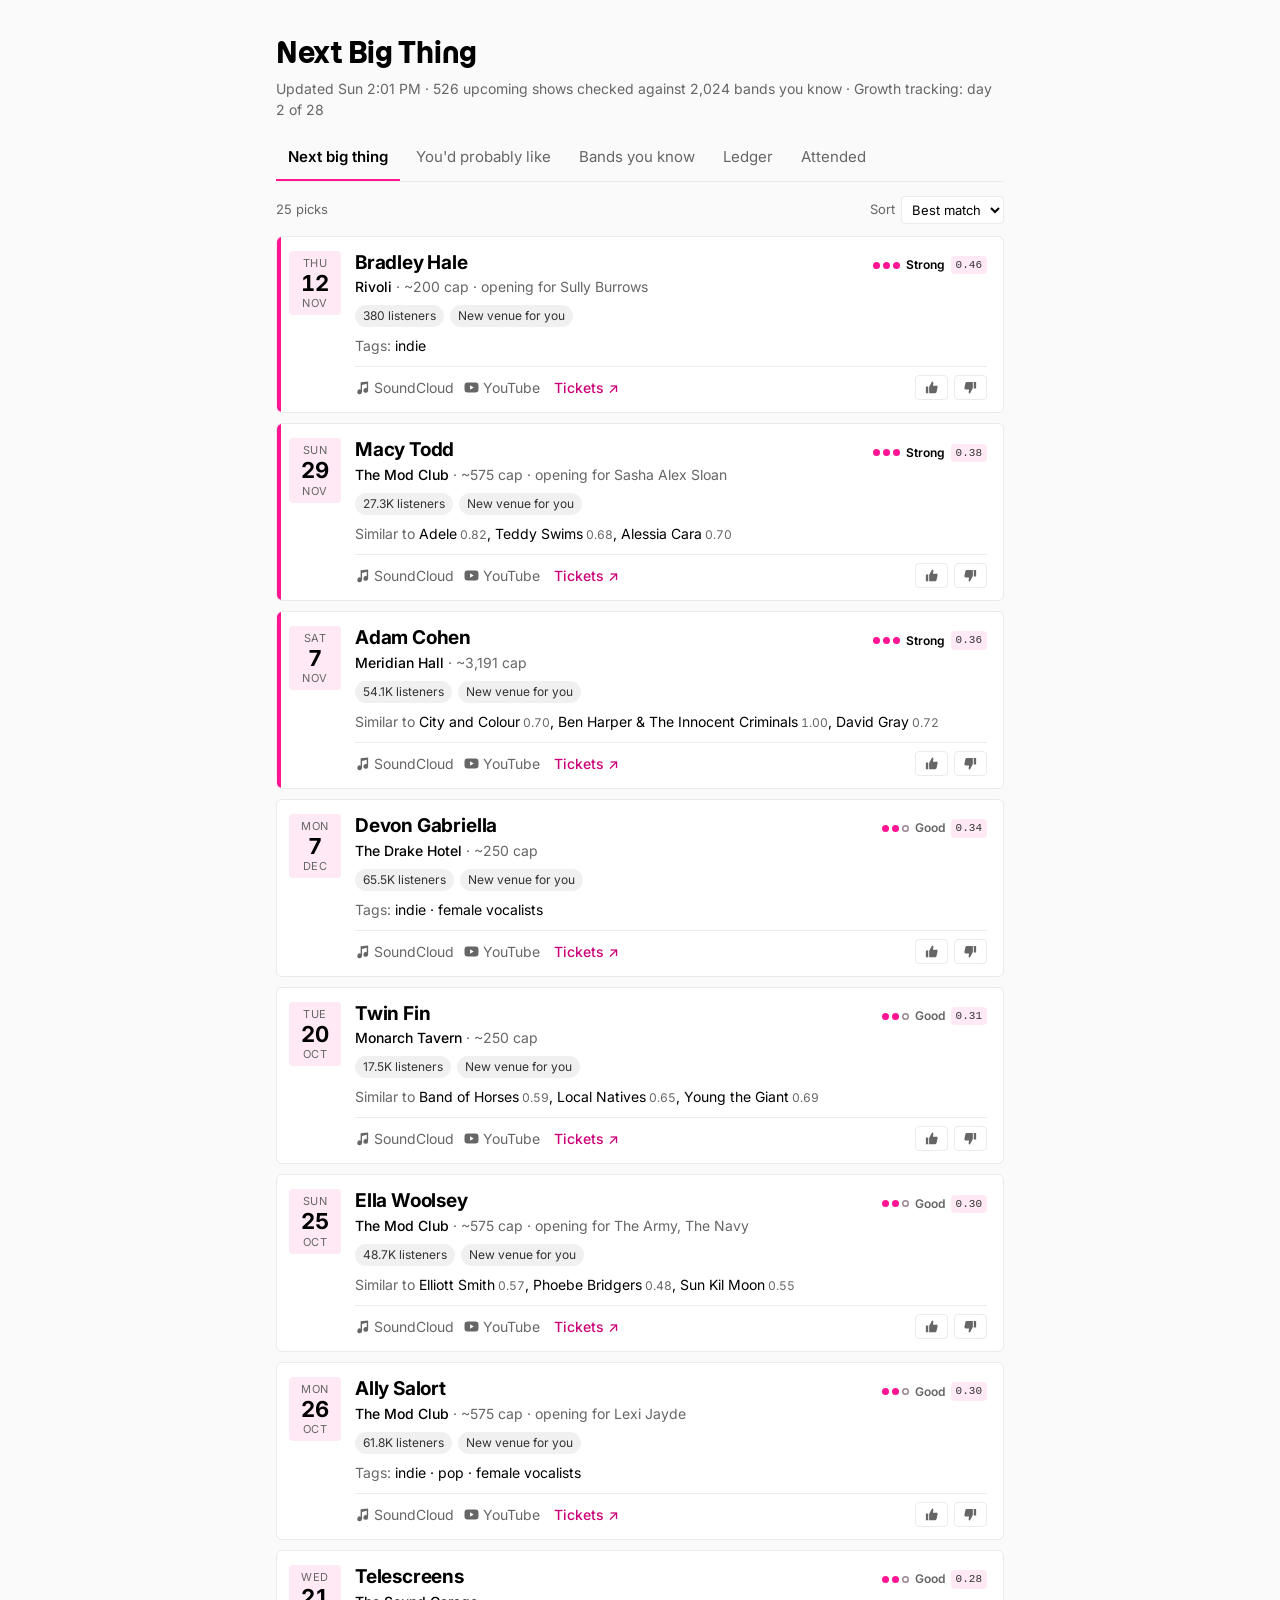
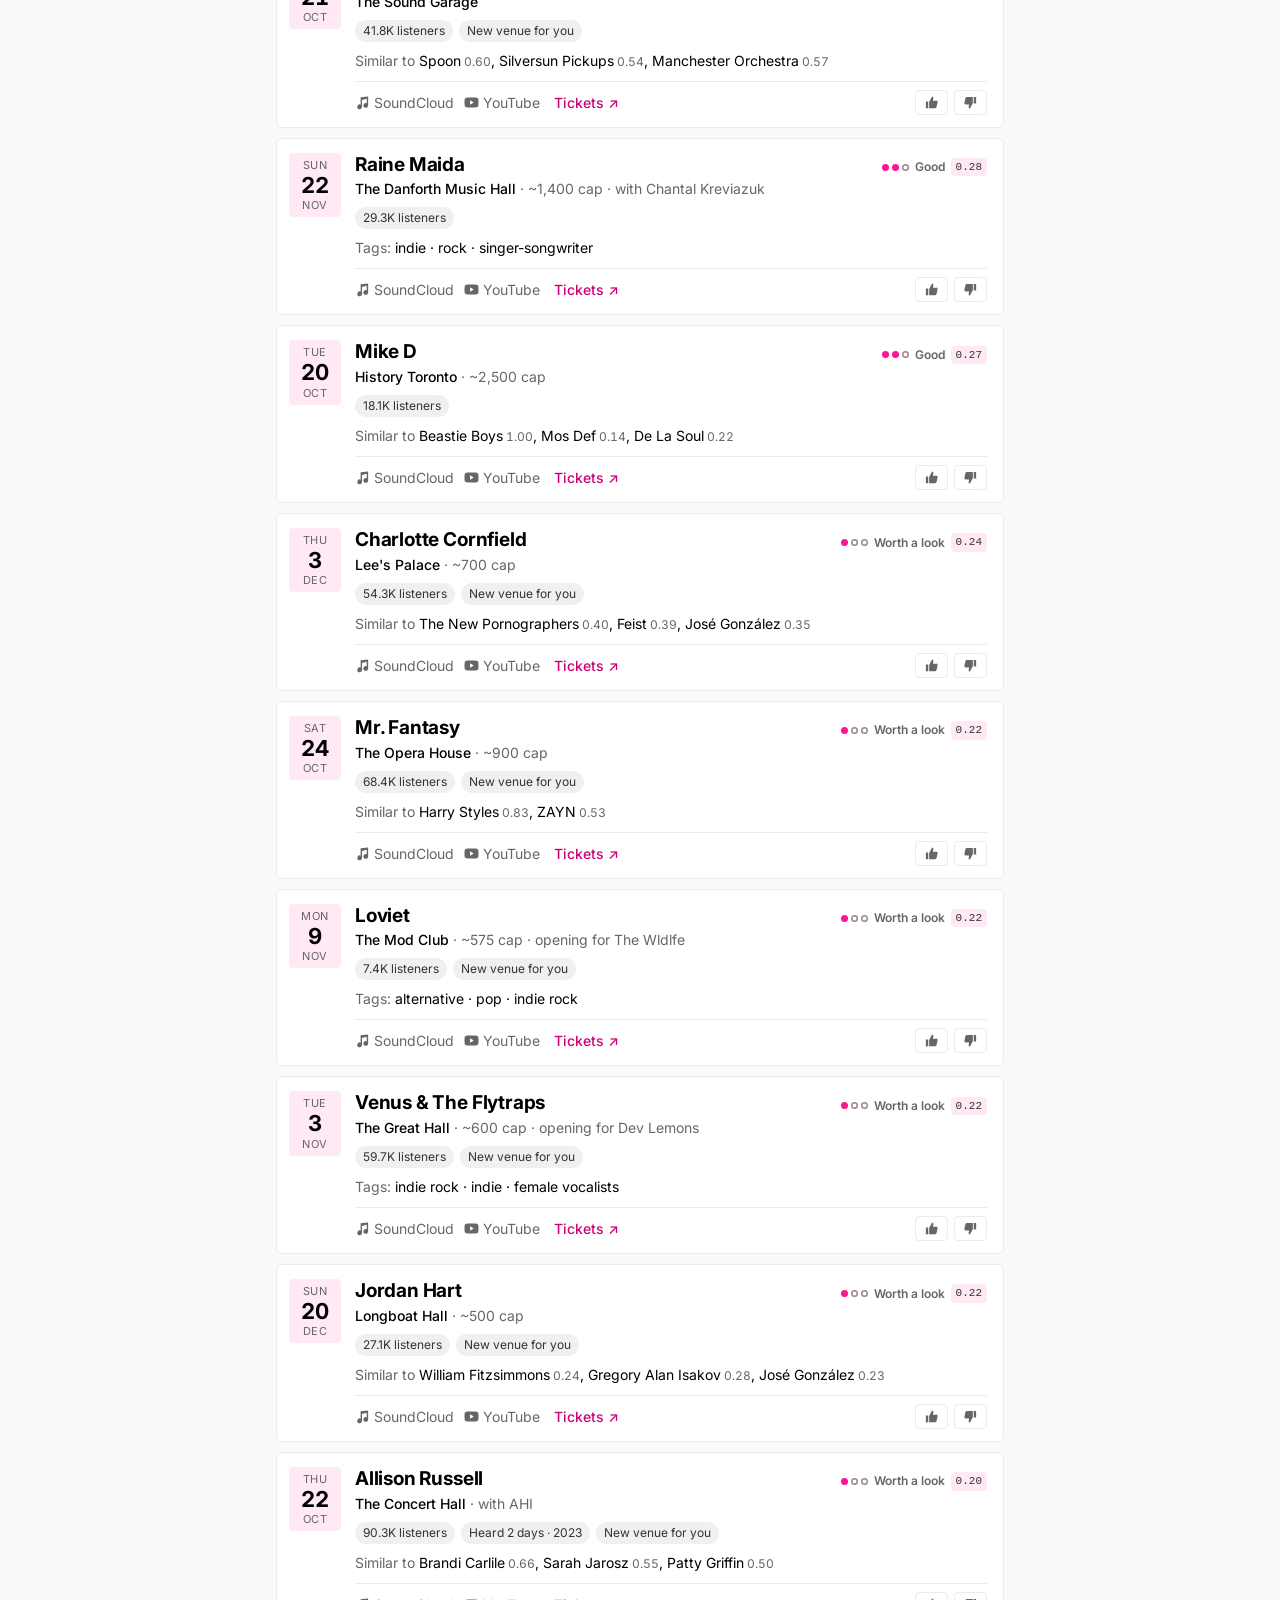
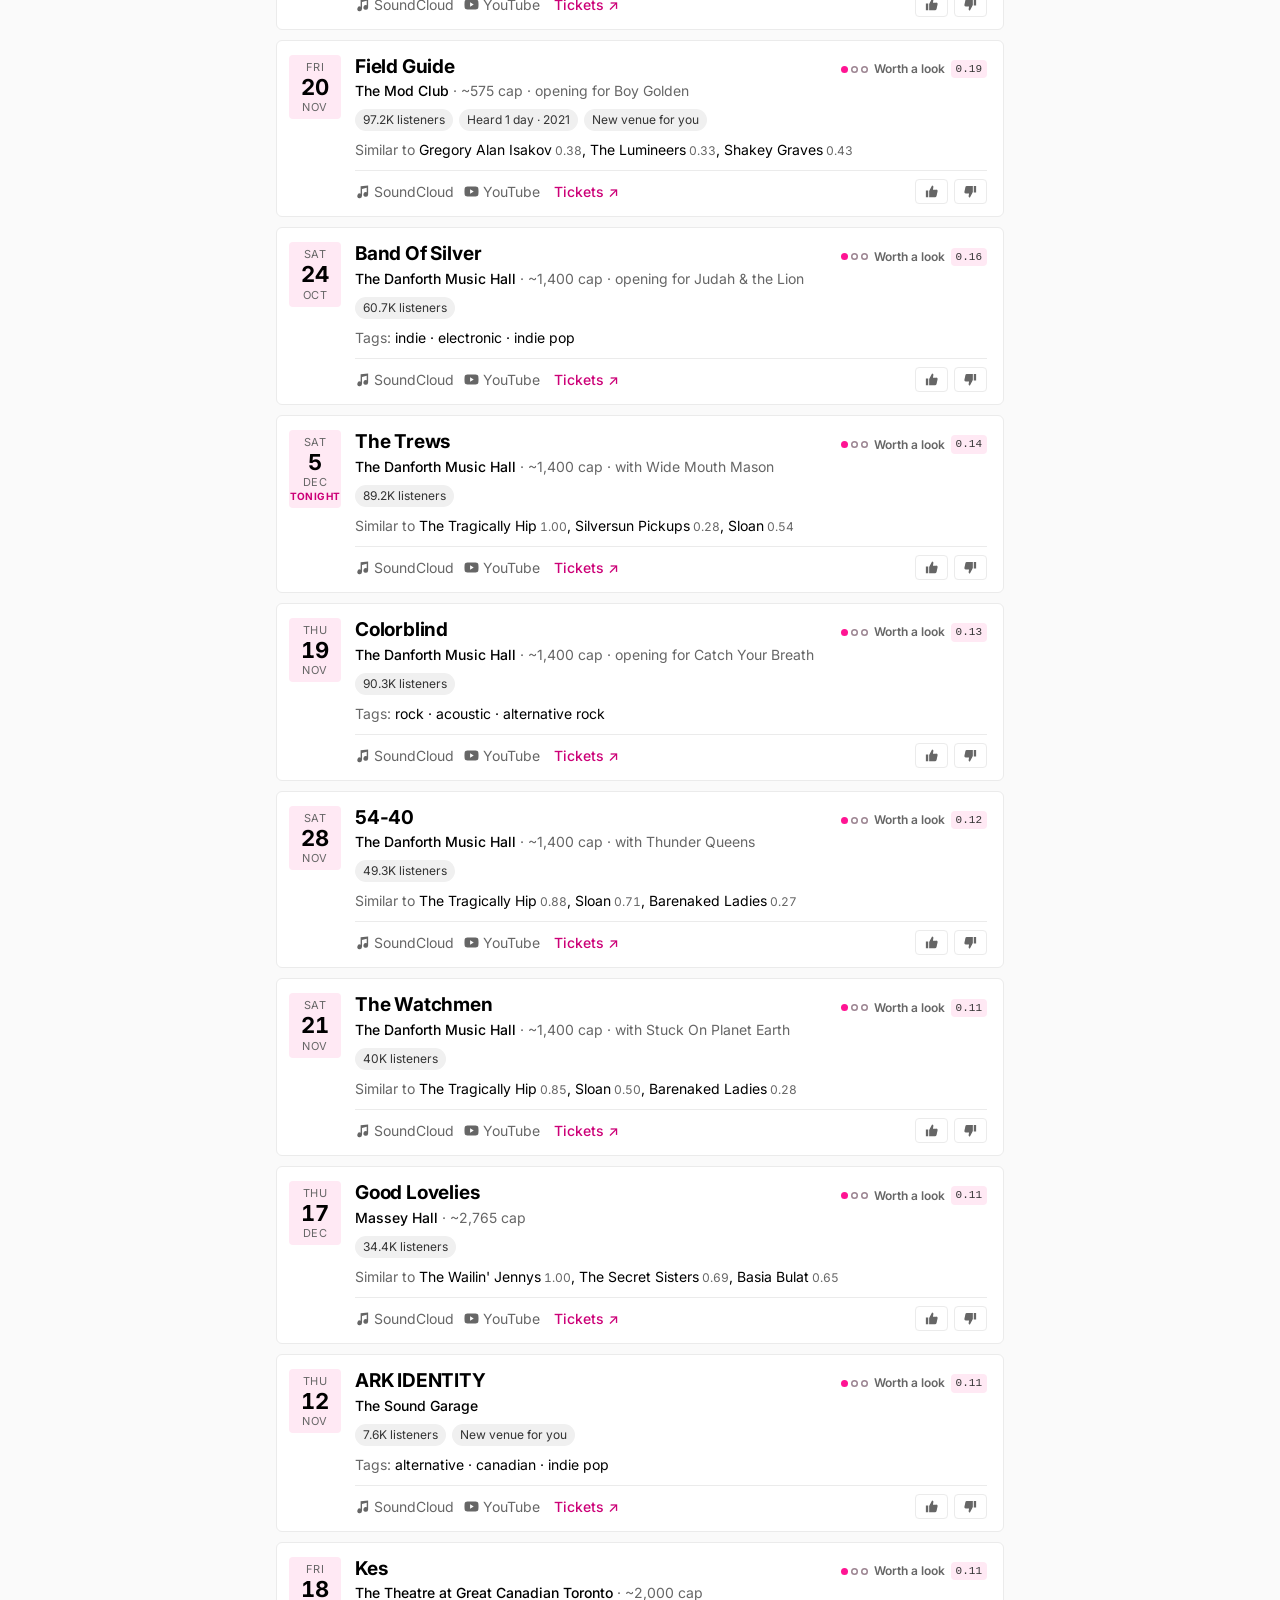
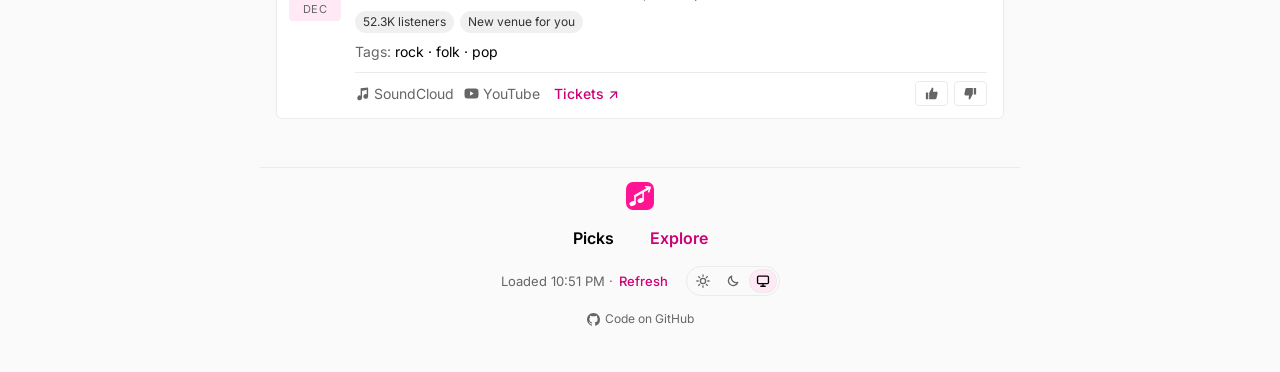
==== commit 901a084c: "Site: one footer on every page; plainer Picks header line foot.js builds the same footer on Picks, E" ====
--- a/site/index.html
+++ b/site/index.html
@@ -13,16 +13,15 @@
   <link rel="preconnect" href="https://fonts.gstatic.com" crossorigin>
   <link href="https://fonts.googleapis.com/css2?family=Inter:wght@400;500;600;700&display=swap" rel="stylesheet">
   <link rel="stylesheet" href="style.css">
+  <link rel="icon" href="icons/icon.svg" type="image/svg+xml">
+  <link rel="icon" href="icons/favicon-32.png" sizes="32x32" type="image/png">
+  <link rel="apple-touch-icon" href="icons/apple-touch-icon.png">
+  <meta name="apple-mobile-web-app-title" content="NBT">
 </head>
 <body>
   <header>
     <div class="title-row">
       <h1>Next Big Thing</h1>
-      <div id="theme" class="theme-switch" role="radiogroup" aria-label="Colour theme">
-        <button type="button" role="radio" data-choice="light" aria-label="Light" title="Light"><svg viewBox="0 0 16 16" aria-hidden="true"><circle cx="8" cy="8" r="3"/><path d="M8 1v1.5M8 13.5V15M1 8h1.5M13.5 8H15M3 3l1.1 1.1M11.9 11.9 13 13M3 13l1.1-1.1M11.9 4.1 13 3"/></svg></button>
-        <button type="button" role="radio" data-choice="dark" aria-label="Dark" title="Dark"><svg viewBox="0 0 16 16" aria-hidden="true"><path d="M13.5 9.5A5.5 5.5 0 0 1 6.5 2.5a5.5 5.5 0 1 0 7 7z"/></svg></button>
-        <button type="button" role="radio" data-choice="auto" aria-label="System" title="Match system"><svg viewBox="0 0 16 16" aria-hidden="true"><rect x="1.75" y="2.5" width="12.5" height="8.5" rx="1.25"/><path d="M5.5 14h5M8 11v3"/></svg></button>
-      </div>
     </div>
     <p id="meta" class="muted"></p>
     <div class="tabs-wrap">
@@ -48,9 +47,7 @@
     </label>
   </div>
   <main id="list" aria-live="polite"></main>
-  <footer class="site-foot">
-    <span id="loaded"></span> · <button type="button" id="refresh">Refresh</button> · <a href="explore.html">Explore</a>
-  </footer>
+  <footer class="site-foot" data-page="picks"></footer>
 
   <template id="card">
     <article class="card">
@@ -88,6 +85,7 @@
       <button type="button" class="undo">Undo</button>
     </article>
   </template>
+  <script src="foot.js"></script>
   <script src="app.js"></script>
 </body>
 </html>
--- a/site/style.css
+++ b/site/style.css
@@ -69,6 +69,8 @@
 }
 
 * { box-sizing: border-box; }
+/* iOS Safari enlarges text in content wider than the screen (wide tables); keep sizes as set. */
+html { -webkit-text-size-adjust: 100%; text-size-adjust: 100%; }
 body {
   margin: 0;
   background: var(--bg);
@@ -198,9 +200,18 @@
 
 .empty { color: var(--muted); padding: 24px 0; }
 /* Home-screen apps have no reload button or pull-to-refresh, so offer one here. */
-.site-foot { max-width: 760px; margin: 0 auto; padding: 0 16px 40px; text-align: center; font-size: 13px; color: var(--muted); }
-.site-foot button { background: none; border: 0; padding: 4px 2px; font: inherit; color: var(--accent); font-weight: 500; cursor: pointer; }
-.site-foot a { color: var(--accent); font-weight: 500; text-decoration: none; padding: 4px 2px; }
+/* The same footer on every page (built by foot.js): page links, then Loaded · Refresh and the theme switch. */
+.site-foot { max-width: 760px; margin: 24px auto 0; padding: 14px 16px 40px; border-top: 1px solid var(--line); font-size: 13px; color: var(--muted); display: flex; flex-direction: column; align-items: center; gap: 10px; }
+.foot-pages { display: flex; gap: 28px; border: 0; overflow: visible; }
+.foot-pages a { color: var(--accent); font-size: 16px; font-weight: 600; text-decoration: none; padding: 6px 4px; }
+.foot-pages a[aria-current="page"] { color: var(--text); pointer-events: none; }
+.foot-row { display: flex; align-items: center; justify-content: center; flex-wrap: wrap; gap: 4px; }
+.foot-refresh { background: none; border: 0; padding: 4px 2px; font: inherit; color: var(--accent); font-weight: 500; cursor: pointer; }
+.foot-row .theme-switch { margin-left: 12px; }
+.foot-mark { display: block; width: 28px; height: 28px; border-radius: 7px; }
+.foot-code { display: inline-flex; align-items: center; gap: 5px; font-size: 12px; color: var(--muted); text-decoration: none; padding: 4px 2px; }
+.foot-code:hover { color: var(--text); }
+.foot-code svg { width: 13px; height: 13px; fill: currentColor; }
 table { width: 100%; border-collapse: collapse; font-size: 14px; }
 th, td { text-align: left; padding: 8px 6px; border-bottom: 1px solid var(--line); }
 td.num, th.num { text-align: right; font-variant-numeric: tabular-nums; }
@@ -236,7 +247,8 @@
 .findings h2 { font-size: 17px; margin: 0 0 6px; }
 .findings ul { margin: 0; padding-left: 18px; }
 .findings li { margin: 6px 0; }
-.research ul.shows { list-style: none; margin: 0; padding: 0; white-space: nowrap; }
+.research ul.shows { list-style: none; margin: 0; padding: 0; }
+@media (min-width: 601px) { .research ul.shows { white-space: nowrap; } }
 .research .up { color: var(--accent); font-weight: 600; font-size: 12px; white-space: nowrap; }
 .research .suspect { color: var(--muted); border-bottom: 1px dotted var(--muted); cursor: help; }
 .research h3 { font-size: 15px; margin: 14px 0 6px; }
@@ -385,3 +397,11 @@
 @media (max-width: 600px) {
   .sheet-body::before { content: ""; display: block; width: 36px; height: 4px; border-radius: 2px; background: var(--line); margin: 0 auto 10px; }
 }
+
+/* SF overlap page: disclaimer and sticky section links */
+.disclaimer { font-size: 13px; background: var(--accent-soft); border-radius: 6px; padding: 10px 12px; margin: 0 0 10px; }
+.disclaimer a { color: var(--accent); }
+.jump { position: sticky; top: 0; z-index: 5; display: flex; gap: 6px; overflow-x: auto; scrollbar-width: none; max-width: 760px; margin: 0 auto; padding: 8px 16px; background: var(--bg); border-bottom: 1px solid var(--line); }
+.jump a { flex: 0 0 auto; font-size: 13px; padding: 4px 10px; border: 1px solid var(--line); border-radius: 999px; color: var(--text); text-decoration: none; white-space: nowrap; }
+.jump a:hover { border-color: var(--accent-fill); }
+.research .rsec, .research .findings { scroll-margin-top: 52px; }
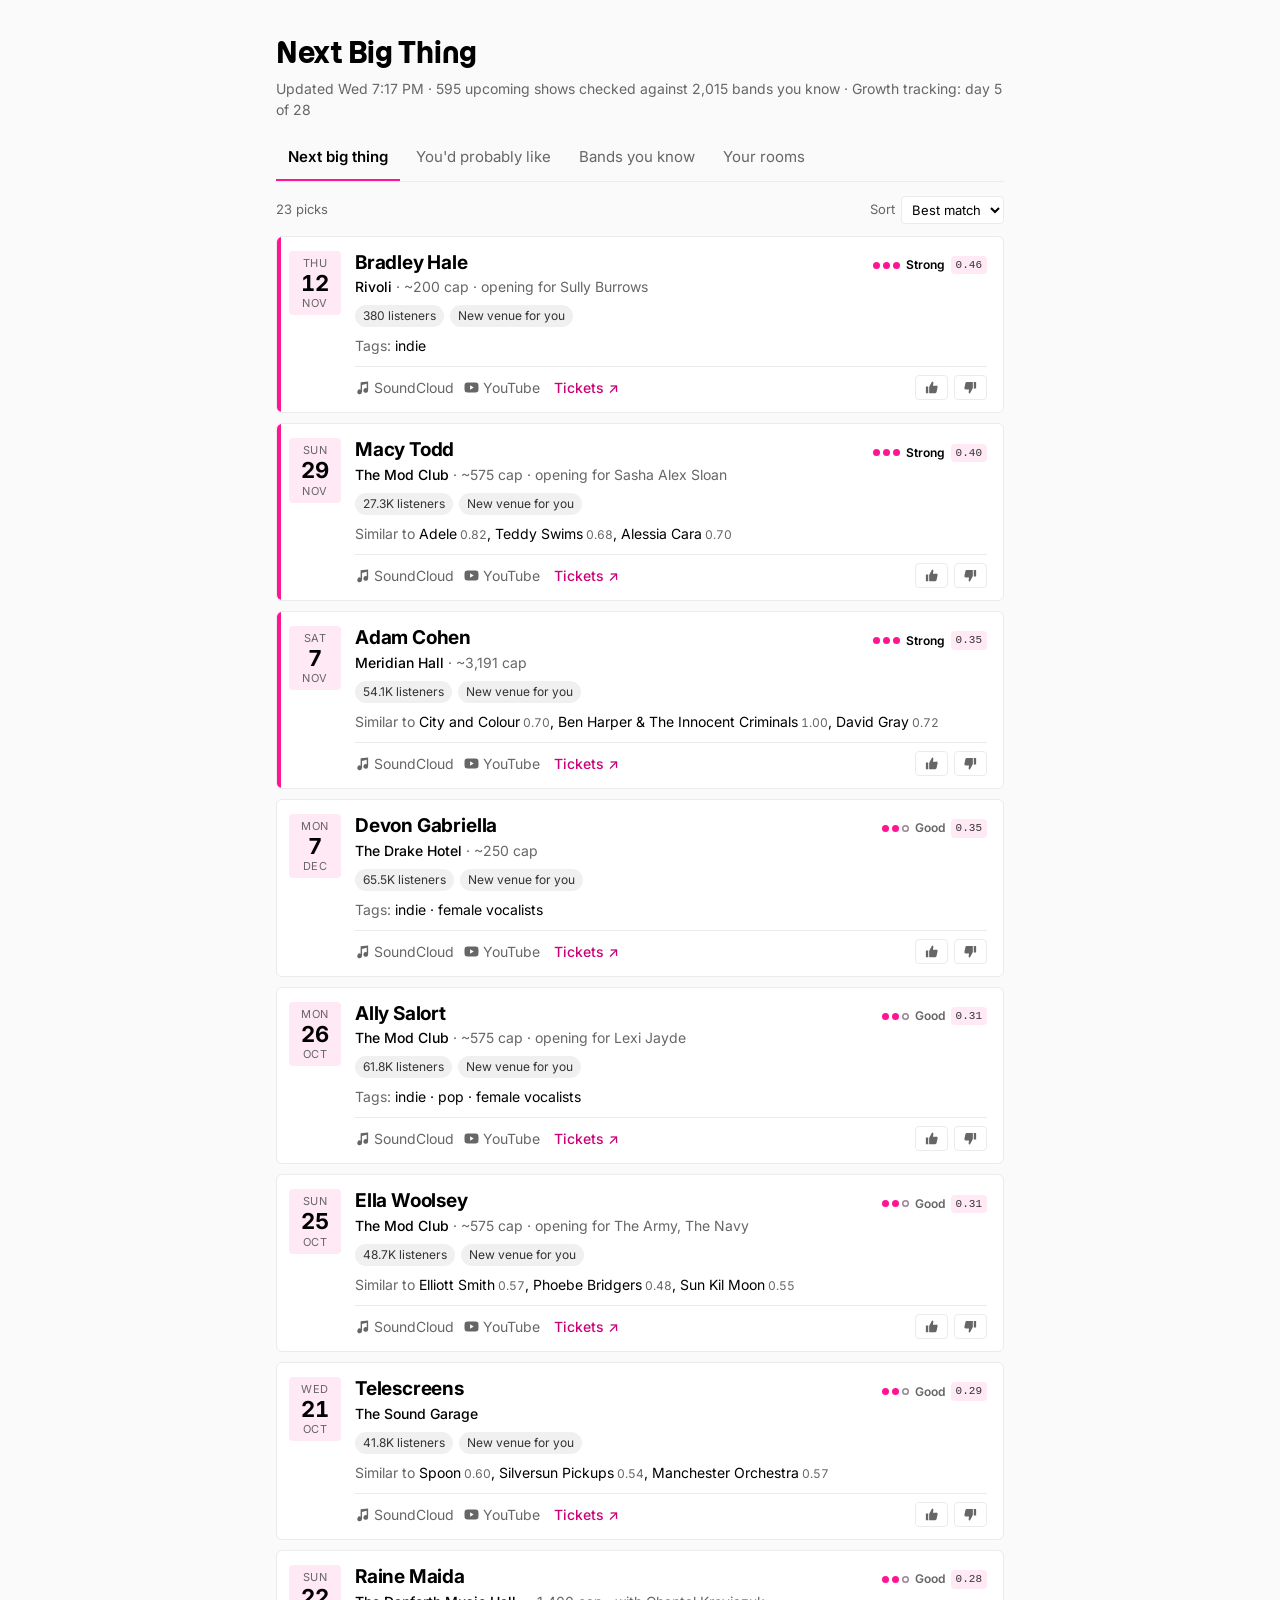
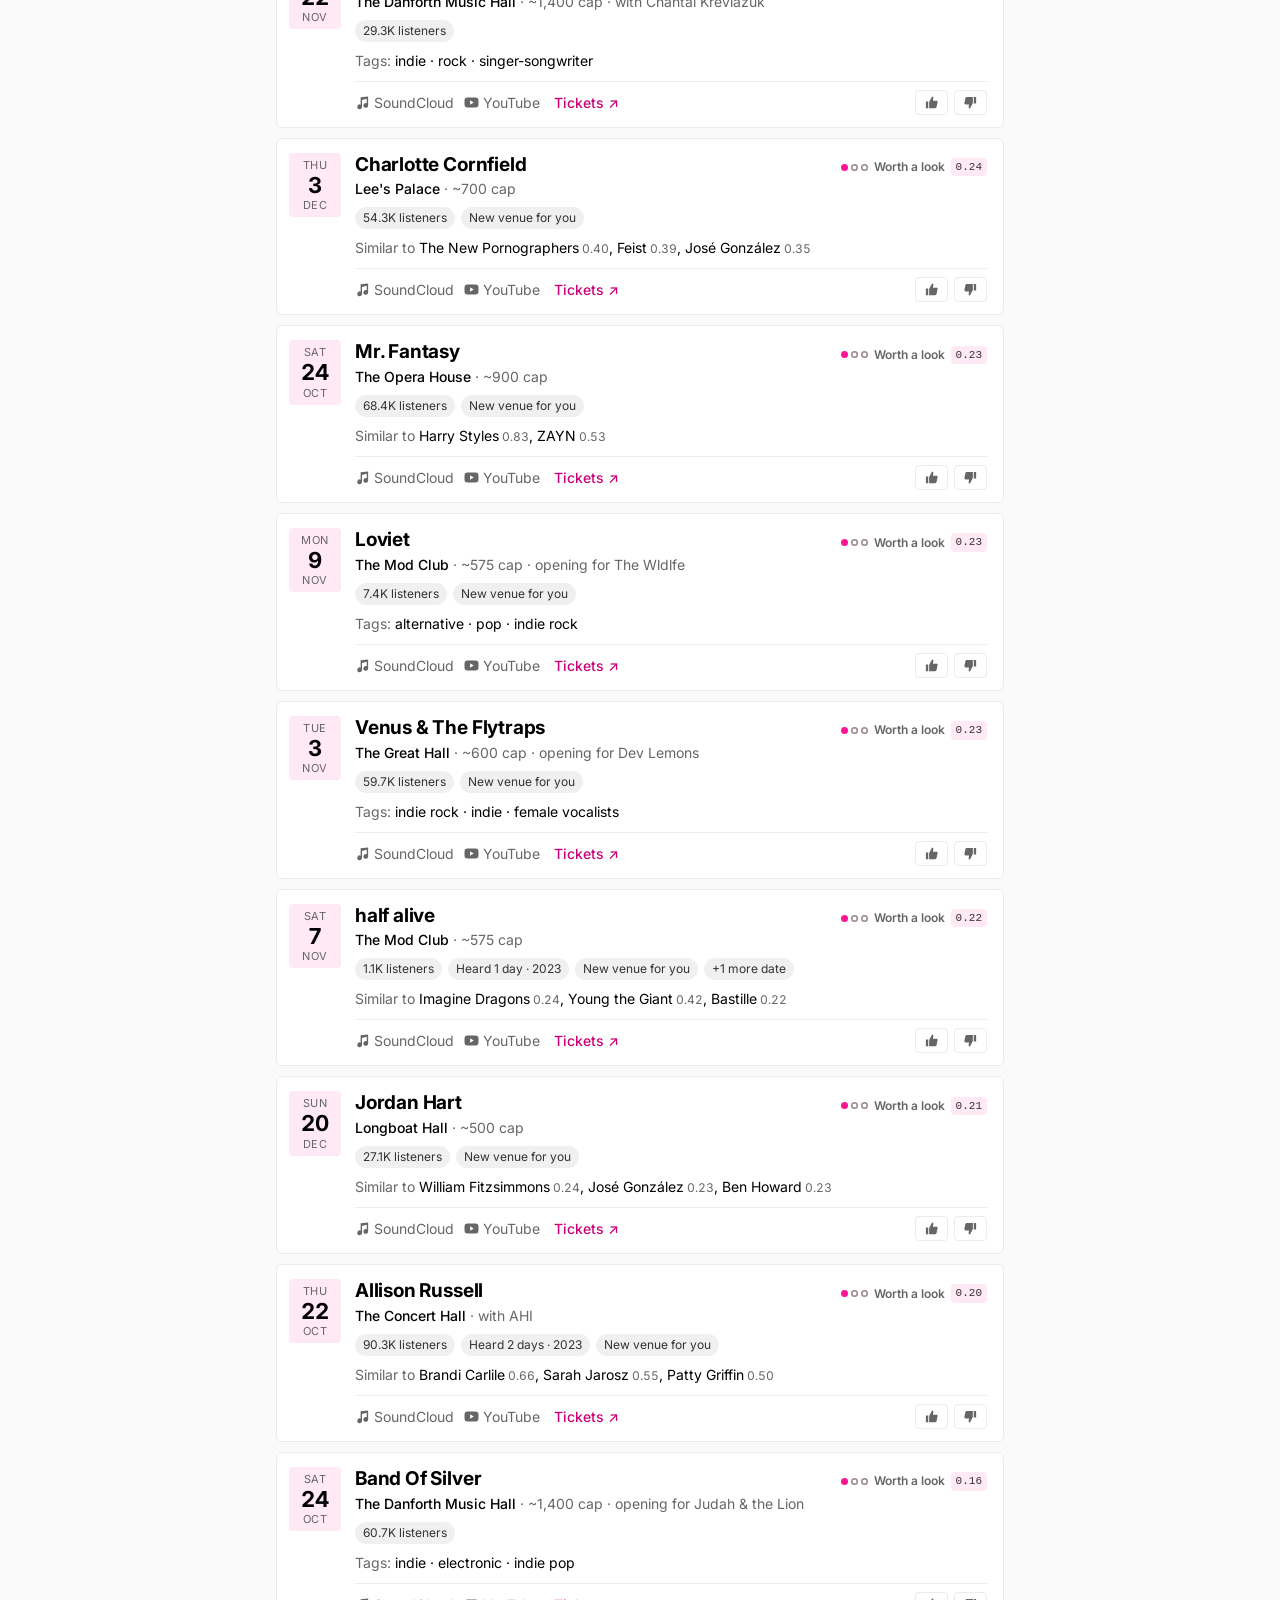
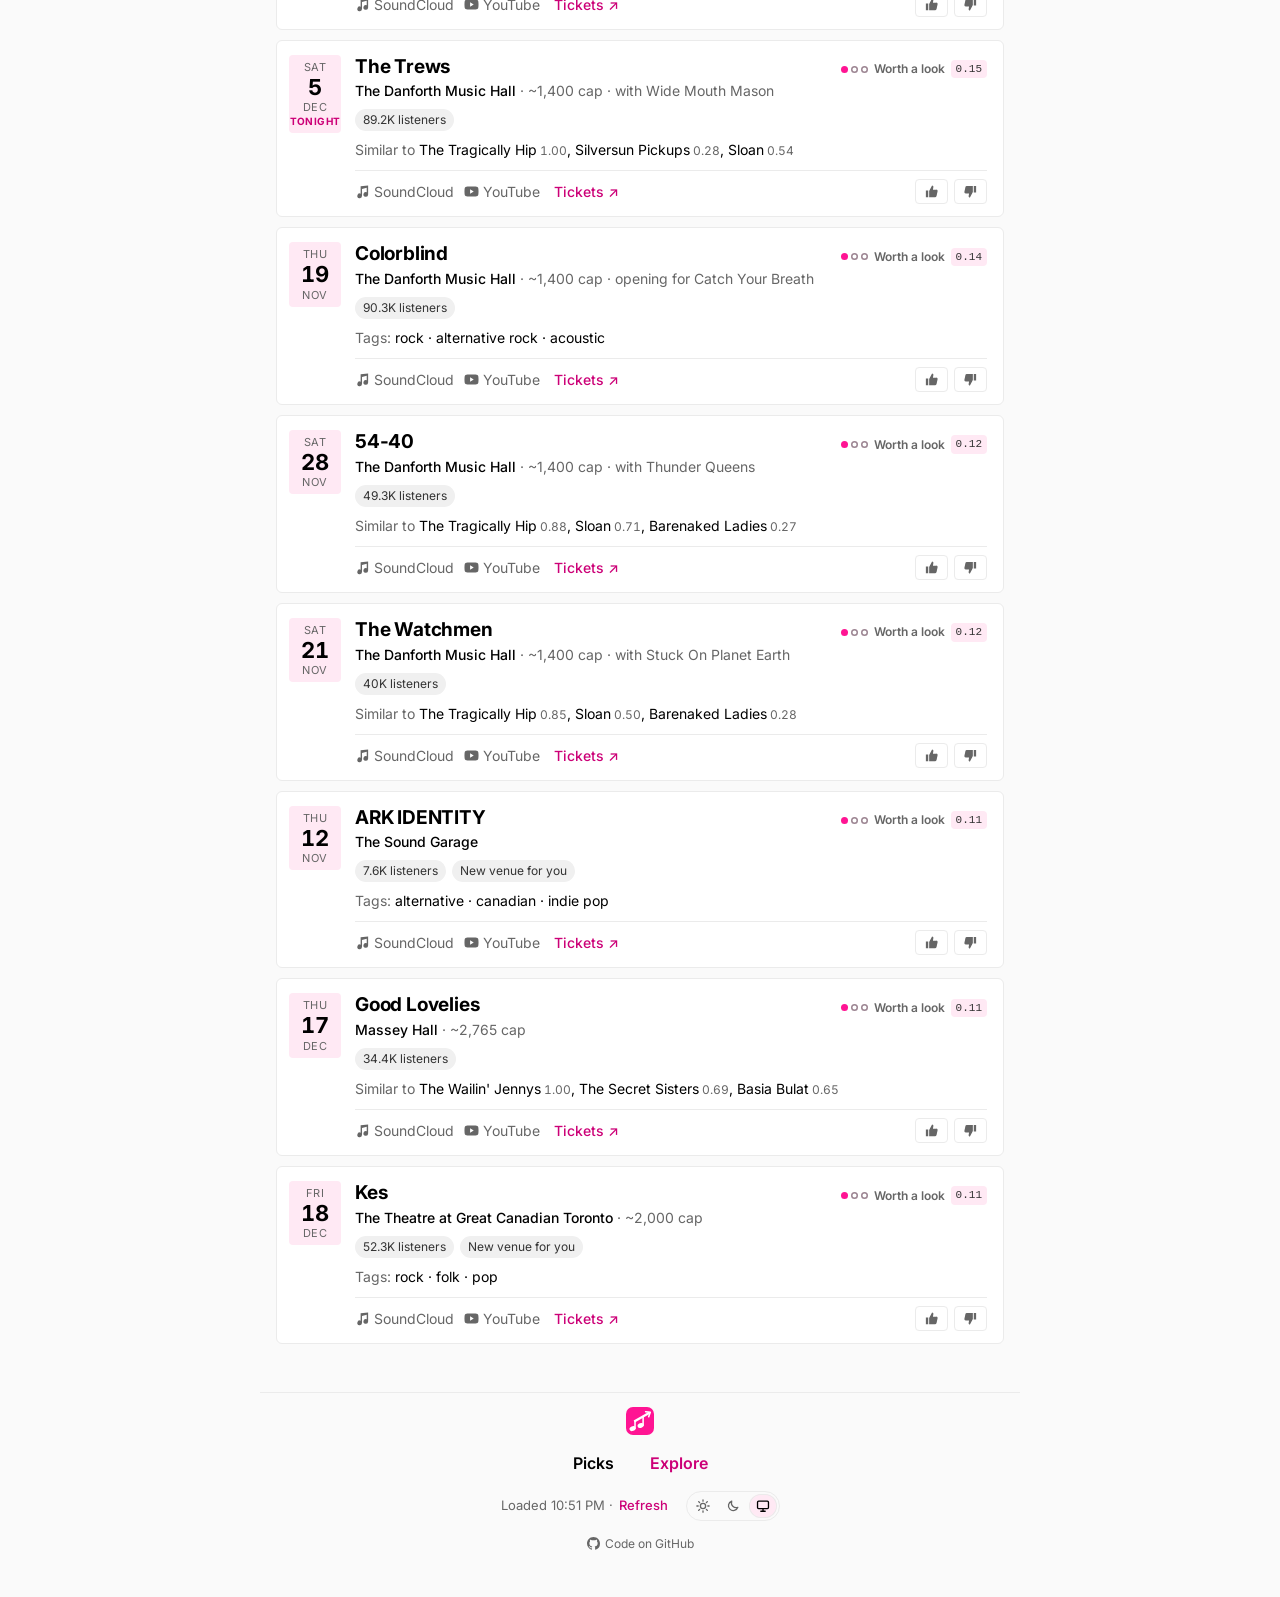
==== commit 0c248b16: "Picks page: Your rooms as a fourth tab Shows at followed rooms now use the tier cards and sort menu," ====
--- a/site/index.html
+++ b/site/index.html
@@ -29,14 +29,20 @@
       <button role="tab" data-tier="next_big_thing">Next big thing</button>
       <button role="tab" data-tier="would_like">You'd probably like</button>
       <button role="tab" data-tier="know">Bands you know</button>
-      <button role="tab" data-tier="ledger">Ledger</button>
-      <button role="tab" data-tier="attended">Attended</button>
+      <button role="tab" data-tier="rooms">Your rooms</button>
     </nav>
     </div>
   </header>
   <div id="banner" hidden></div>
+  <div id="roombar" hidden>
+    <p class="muted">Upcoming shows at the rooms you follow, ranked for you. Tap a room; ☆ follows or unfollows it.</p>
+    <div id="roomchips" class="roomchips"></div>
+  </div>
   <div id="toolbar" hidden>
-    <span id="count" class="muted"></span>
+    <span class="toolbar-left">
+      <span id="count" class="muted"></span>
+      <button type="button" id="follow" class="follow" hidden></button>
+    </span>
     <label class="sort">Sort
       <select id="sort">
         <option value="score">Best match</option>
@@ -86,6 +92,8 @@
     </article>
   </template>
   <script src="foot.js"></script>
+  <script src="ladder.js"></script>
+  <script src="rooms.js"></script>
   <script src="app.js"></script>
 </body>
 </html>
--- a/site/style.css
+++ b/site/style.css
@@ -120,6 +120,15 @@
   font: inherit; font-size: 13px; color: var(--text); background: var(--surface);
   border: 1px solid var(--line); border-radius: 4px; padding: 4px 6px;
 }
+
+.toolbar-left { display: inline-flex; align-items: center; gap: 10px; min-width: 0; }
+/* Your rooms: a line of help, then the followed rooms as wrapping chips under the tabs. */
+#roombar { max-width: 760px; margin: 0 auto; padding: 14px 16px 0; }
+#roombar[hidden] { display: none; }
+#roombar .muted { margin: 0 0 10px; font-size: 13px; }
+#roombar .roomchips { margin: 0; }
+main .muted.small { font-size: 13px; margin: 0; }
+.more { justify-self: center; background: none; border: 1px solid var(--line); border-radius: 999px; padding: 8px 16px; font: inherit; font-size: 14px; color: var(--accent); cursor: pointer; }
 
 main { padding-top: 12px; padding-bottom: 24px; display: grid; gap: 10px; }
 
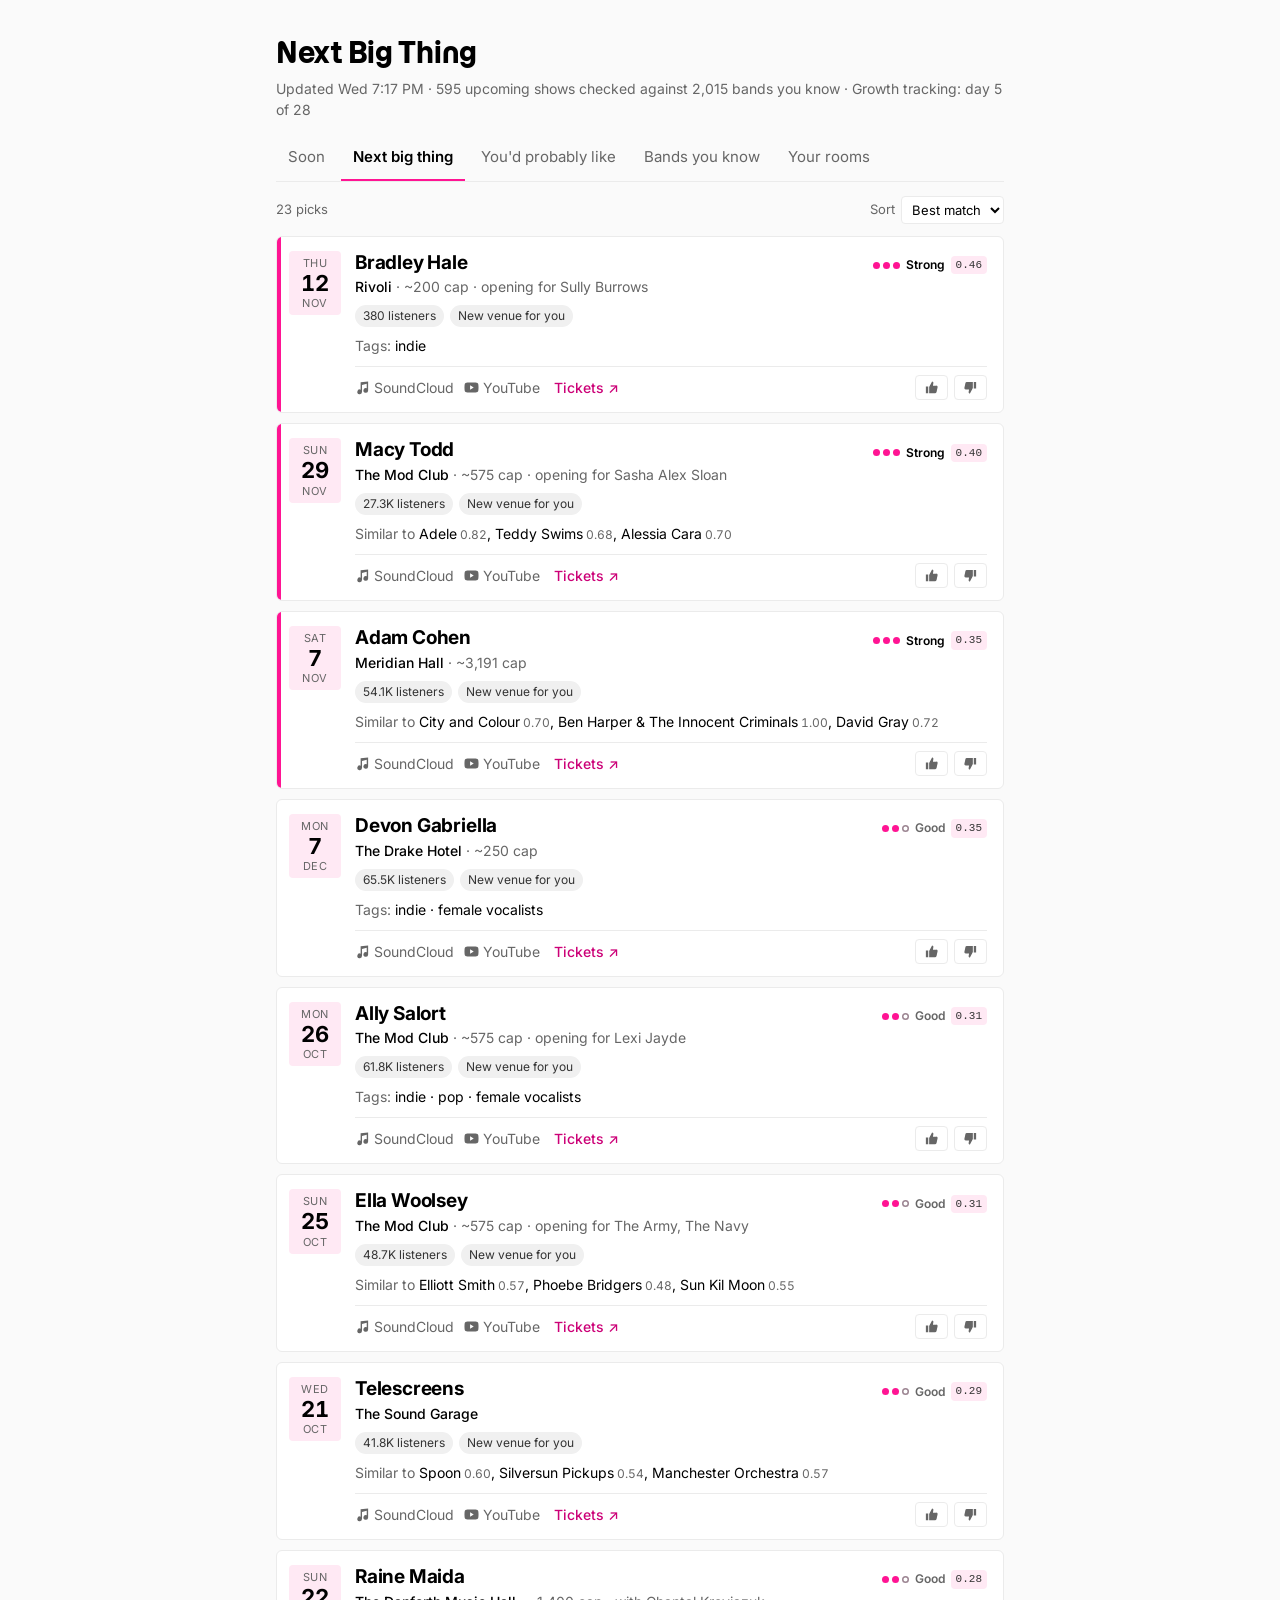
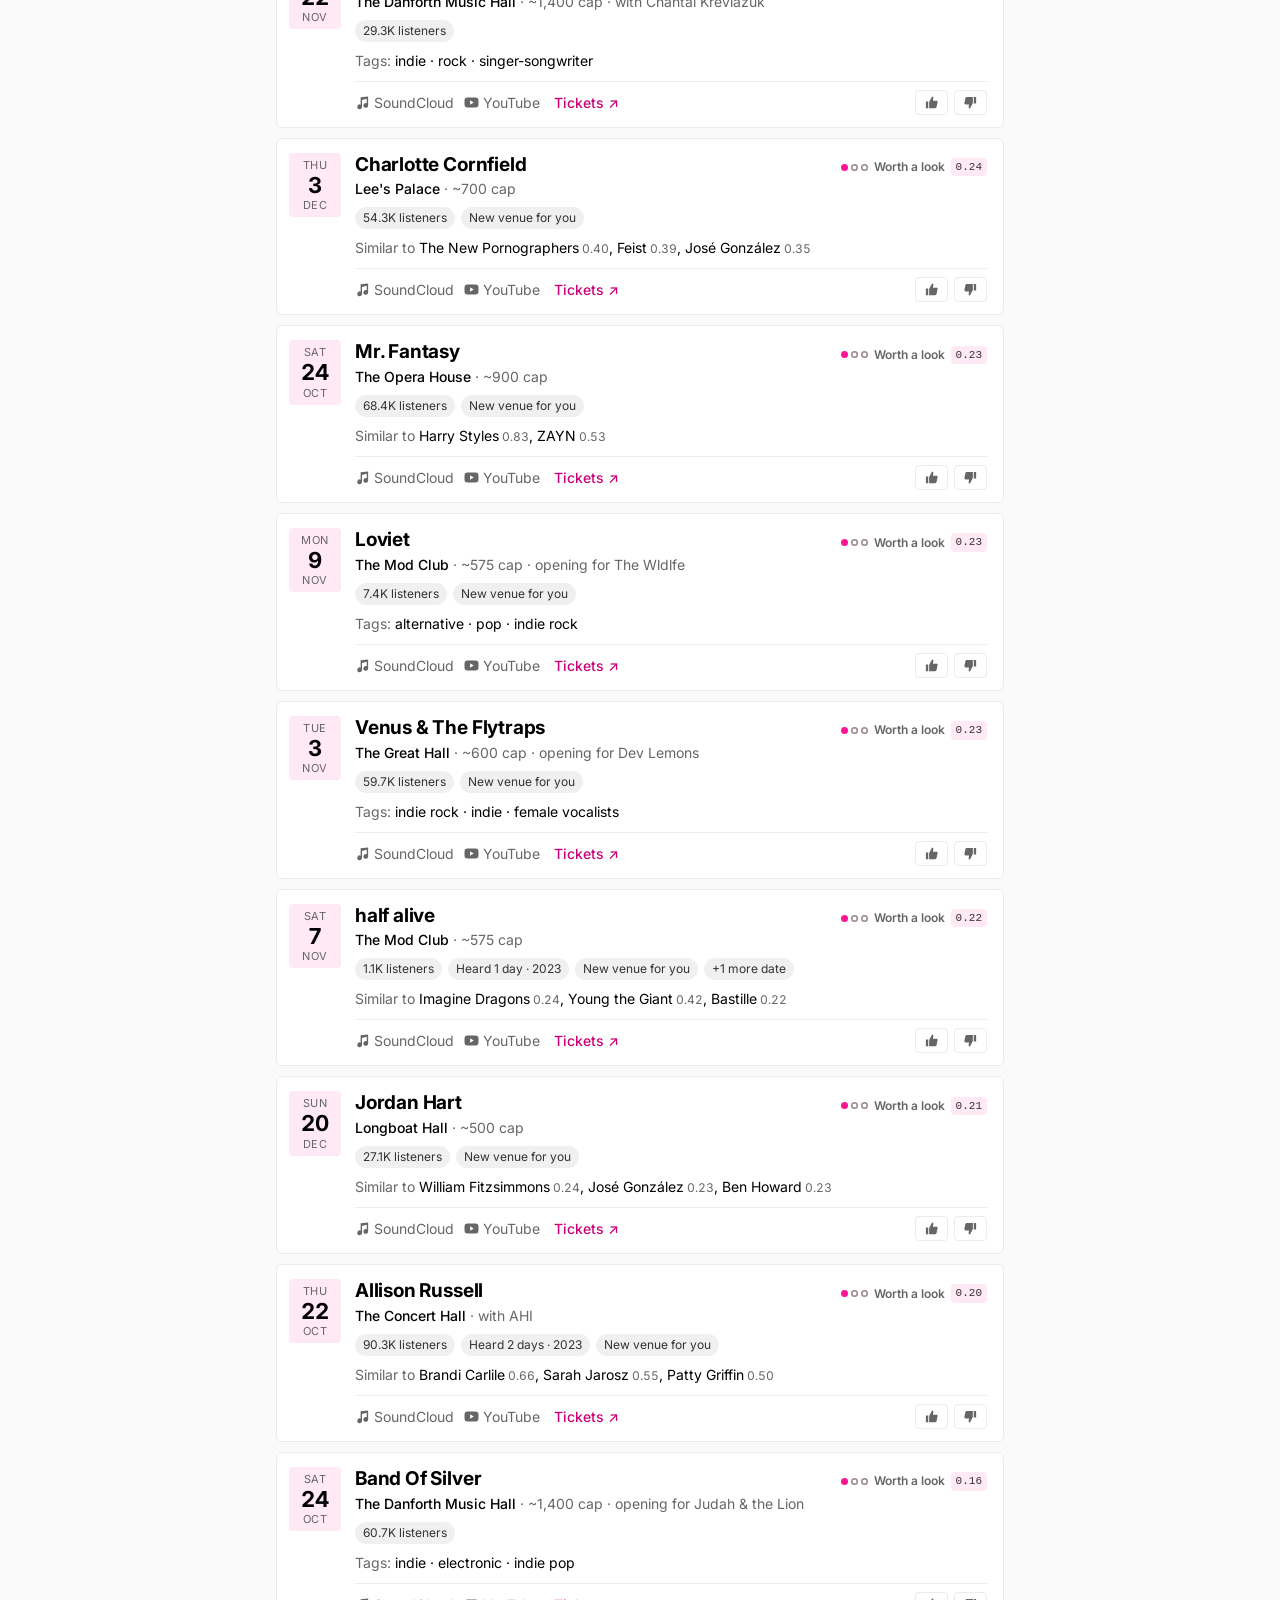
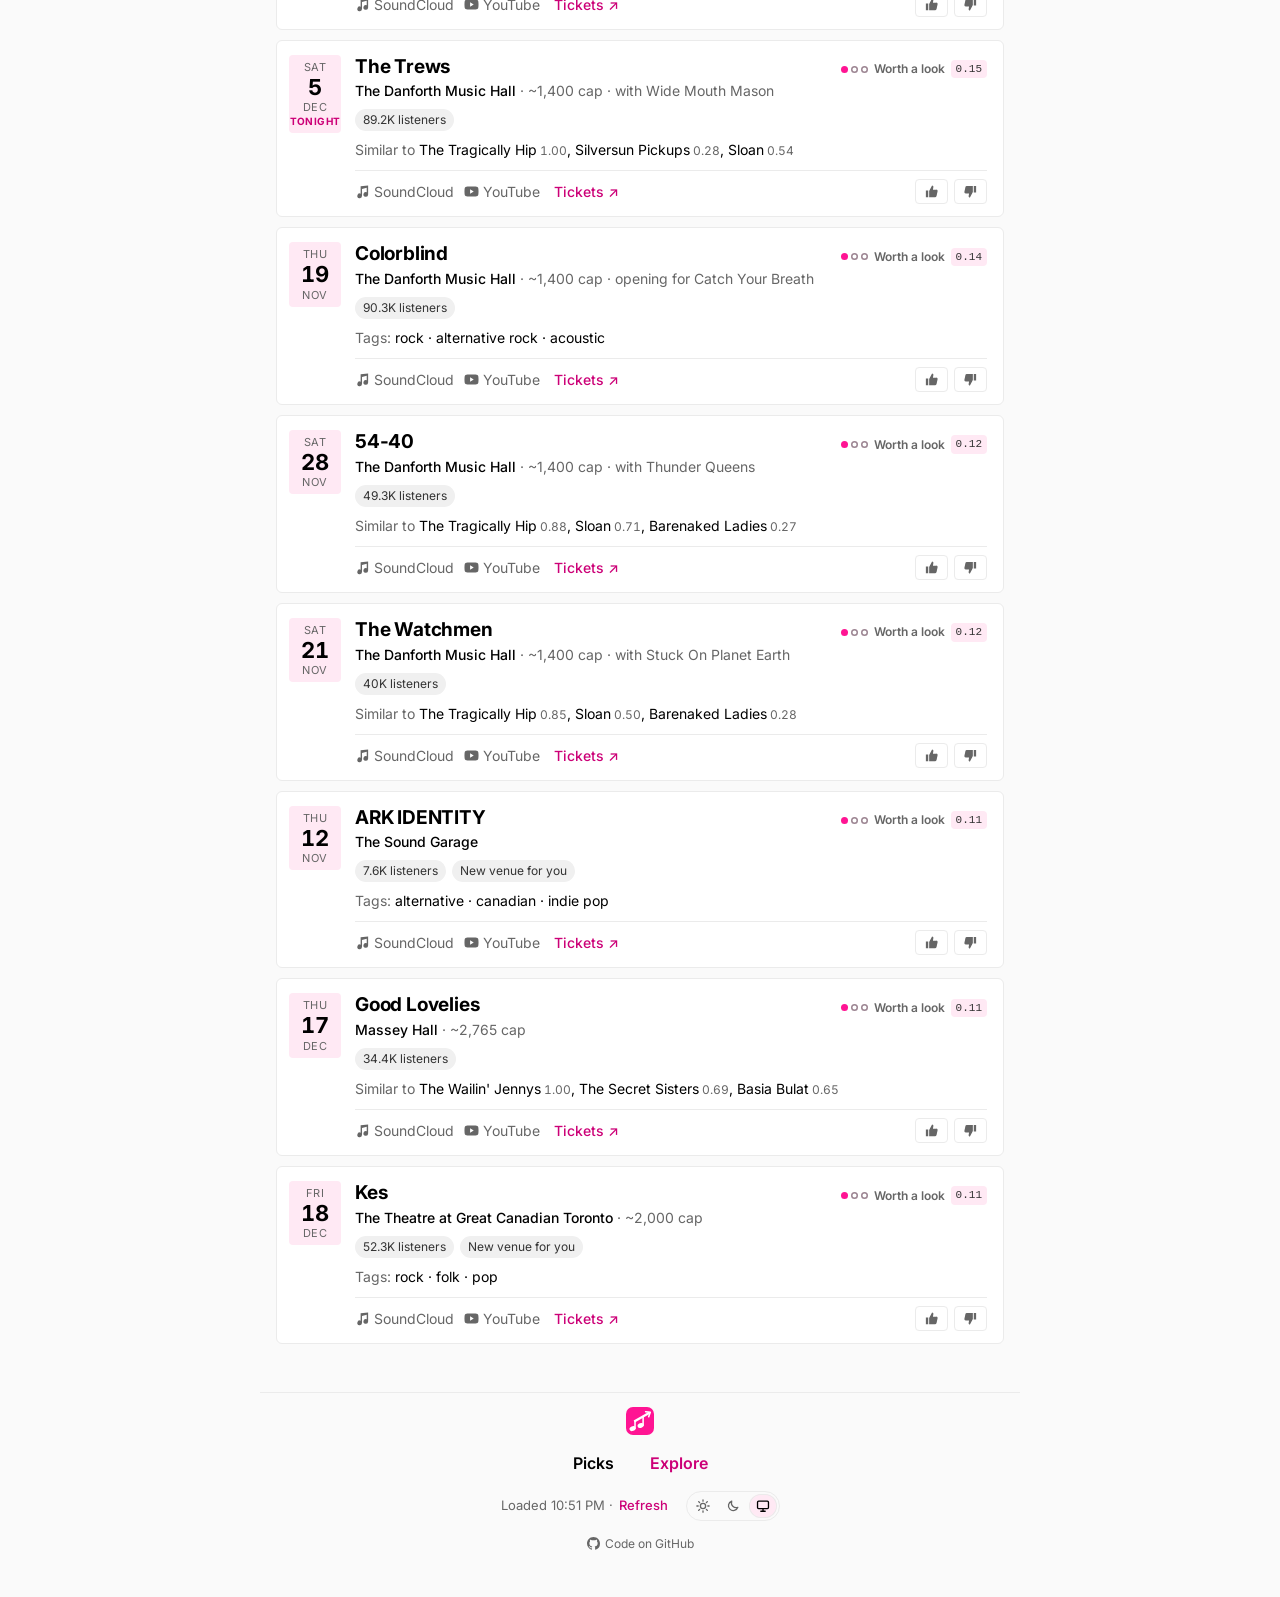
==== commit 46c29db3: "Picks page: Soon tab for tonight and tomorrow Picks from all three tiers playing tonight or tomorrow" ====
--- a/site/index.html
+++ b/site/index.html
@@ -26,6 +26,7 @@
     <p id="meta" class="muted"></p>
     <div class="tabs-wrap">
     <nav id="tabs" role="tablist">
+      <button role="tab" data-tier="soon">Soon</button>
       <button role="tab" data-tier="next_big_thing">Next big thing</button>
       <button role="tab" data-tier="would_like">You'd probably like</button>
       <button role="tab" data-tier="know">Bands you know</button>
--- a/site/style.css
+++ b/site/style.css
@@ -228,6 +228,7 @@
 
 @media (max-width: 420px) {
   .card { grid-template-columns: 44px 1fr; gap: 10px; padding: 12px 12px 10px 10px; }
+  .when .rel { font-size: 9px; letter-spacing: 0; } /* "TONIGHT" fits the 44px tile */
   .head { flex-direction: column; gap: 2px; }
   .artist { font-size: 18px; }
   .foot { gap: 8px 12px; }
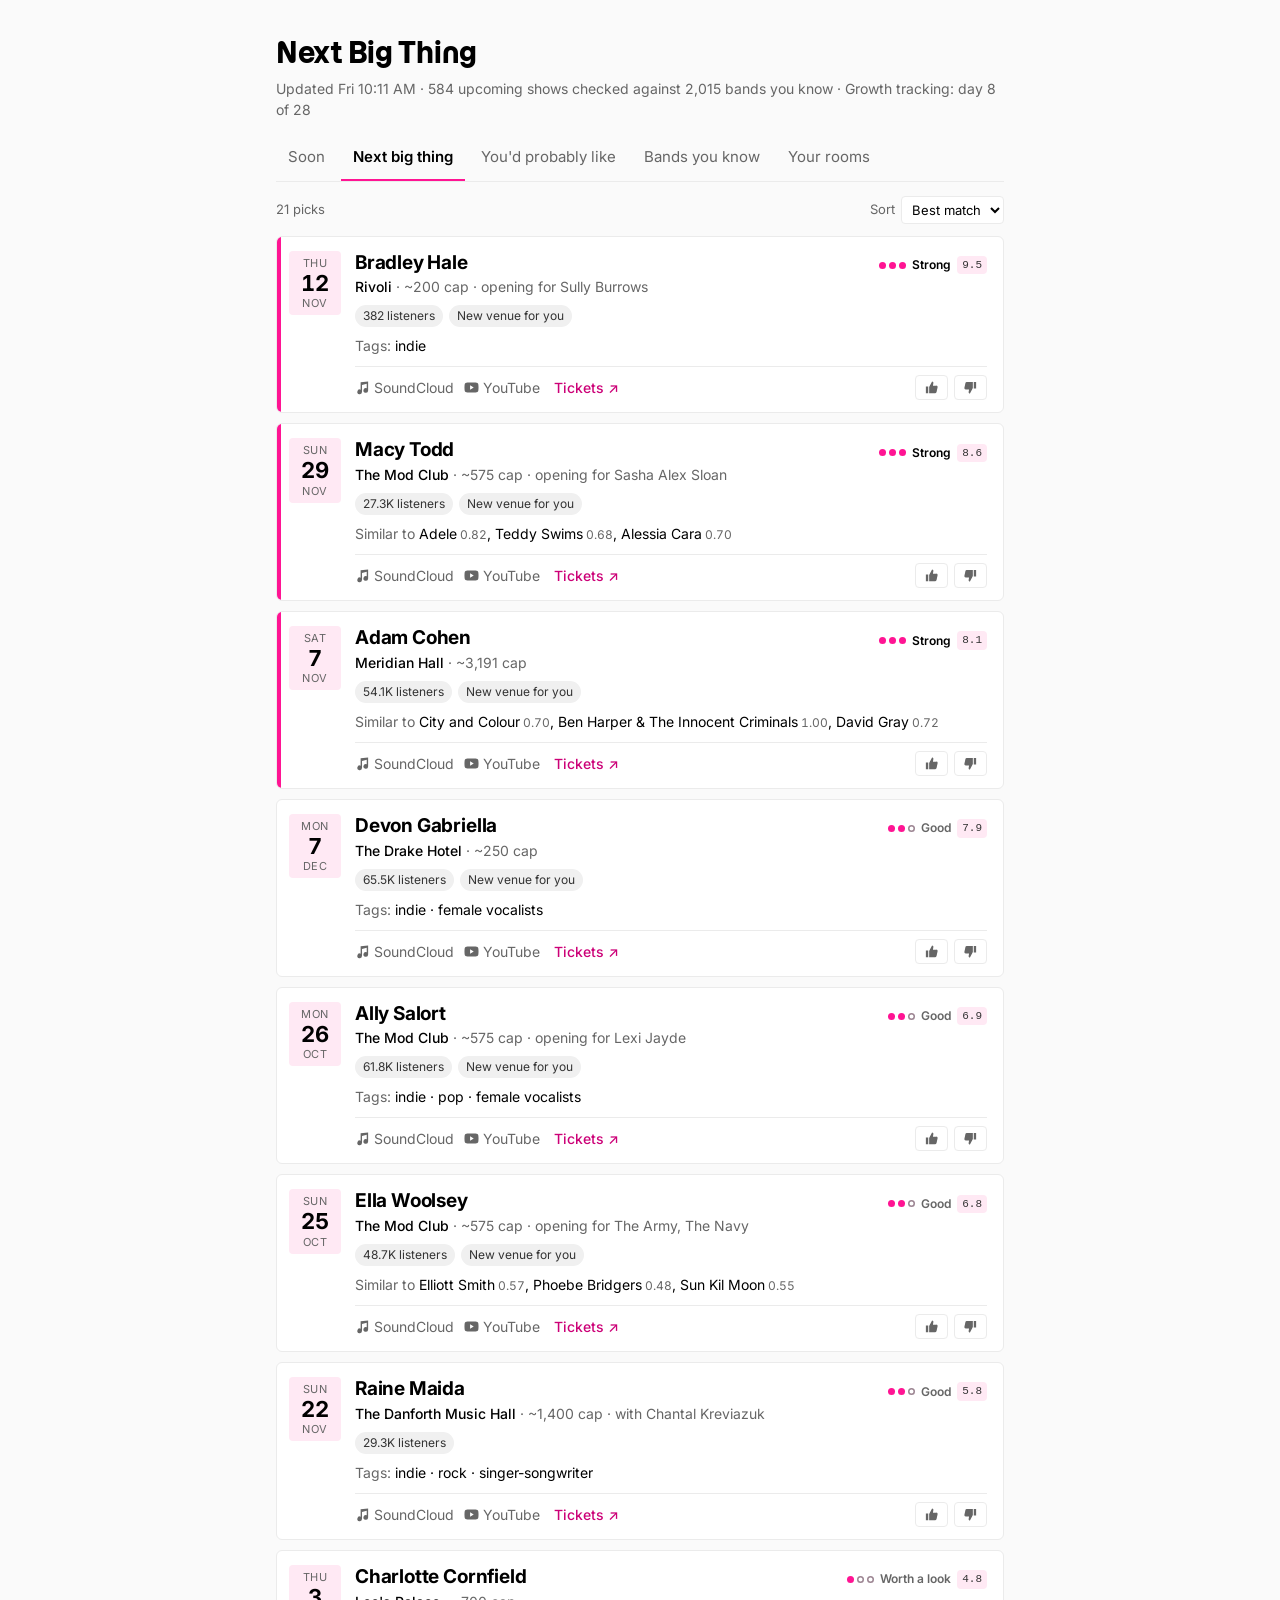
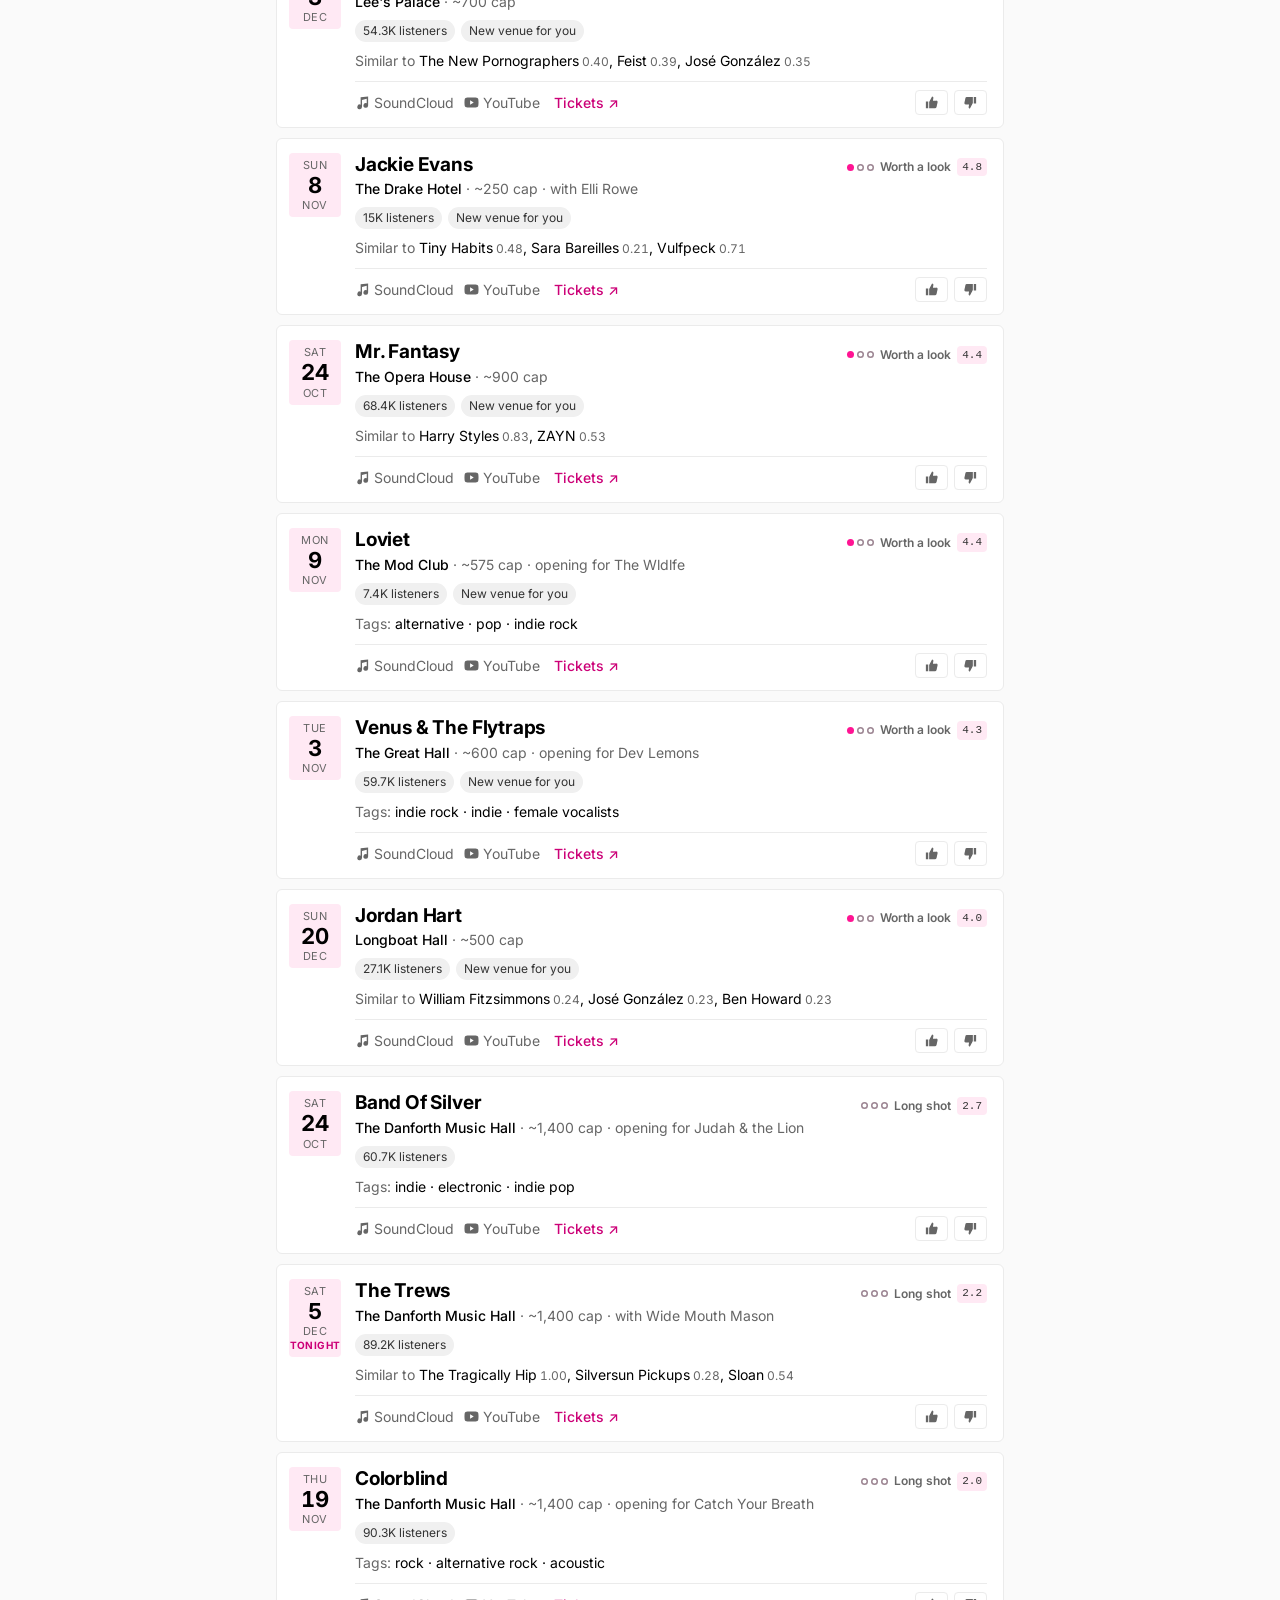
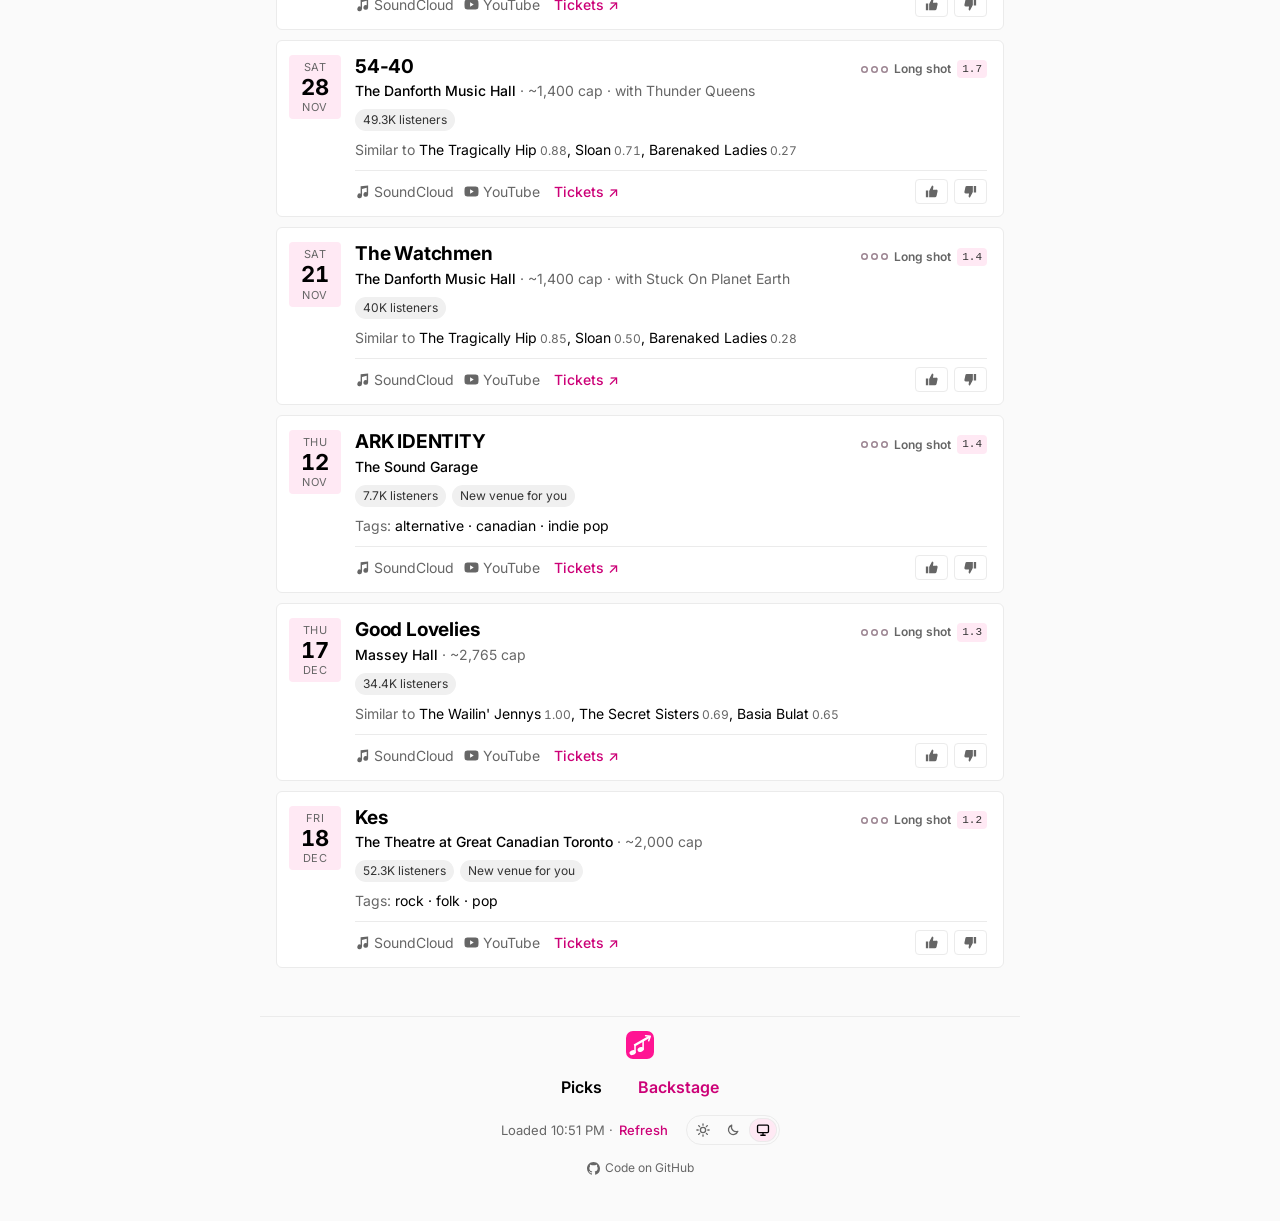
==== commit ffc7f8d2: "Picks page: the tab row freezes at the top while cards scroll The tabs move out of <header> into a s" ====
--- a/site/index.html
+++ b/site/index.html
@@ -24,6 +24,10 @@
       <h1>Next Big Thing</h1>
     </div>
     <p id="meta" class="muted"></p>
+  </header>
+  <!-- Outside <header> so it can stick to the top of the screen for the whole page. -->
+  <div id="tabbar-mark"></div>
+  <div id="tabbar" class="tabbar">
     <div class="tabs-wrap">
     <nav id="tabs" role="tablist">
       <button role="tab" data-tier="soon">Soon</button>
@@ -33,7 +37,7 @@
       <button role="tab" data-tier="rooms">Your rooms</button>
     </nav>
     </div>
-  </header>
+  </div>
   <div id="banner" hidden></div>
   <div id="roombar" hidden>
     <p class="muted">Upcoming shows at the rooms you follow, ranked for you. Tap a room; ☆ follows or unfollows it.</p>
--- a/site/style.css
+++ b/site/style.css
@@ -79,6 +79,9 @@
 }
 :focus-visible { outline: 2px solid var(--focus); outline-offset: 2px; border-radius: 4px; }
 header, main, #banner, #toolbar { max-width: 760px; margin: 0 auto; padding: 0 16px; }
+/* The tab row scrolls up with the page, then stays at the top while the cards scroll under it. */
+.tabbar { position: sticky; top: 0; z-index: 10; background: var(--bg); padding: 0 16px; }
+.tabbar .tabs-wrap { max-width: 728px; margin: 0 auto; } /* 760px less the side padding, like header */
 header { padding-top: 32px; }
 .title-row { display: flex; align-items: center; justify-content: space-between; gap: 12px; }
 h1 { margin: 0; font-family: "Momo Trust Display", "Inter", sans-serif; font-weight: 400; font-size: 28px; letter-spacing: -0.01em; }
@@ -167,6 +170,7 @@
 
 .where { margin: 2px 0 8px; font-size: 14px; color: var(--muted); }
 .where .venue { color: var(--text); font-weight: 500; }
+.where .lead { color: var(--text); font-weight: 600; } /* Your rooms: the opener the show scored on */
 .where .region { color: var(--accent); font-weight: 600; }
 
 .chips { list-style: none; display: flex; flex-wrap: wrap; gap: 6px; margin: 0 0 8px; padding: 0; }
@@ -175,6 +179,7 @@
   font-size: 12px; line-height: 1; padding: 5px 8px; border-radius: 999px;
   background: var(--chip-bg); color: var(--chip-text); white-space: nowrap;
 }
+/* Pink pills: the tier a band or show was picked in (every card), and "Moving up". */
 .chips li.hot { background: var(--accent-soft); color: var(--text); }
 
 .why { list-style: none; margin: 0; padding: 0; font-size: 14px; }
@@ -224,6 +229,7 @@
 table { width: 100%; border-collapse: collapse; font-size: 14px; }
 th, td { text-align: left; padding: 8px 6px; border-bottom: 1px solid var(--line); }
 td.num, th.num { text-align: right; font-variant-numeric: tabular-nums; }
+td.date, th.date { white-space: nowrap; }
 .ledger-wrap { overflow-x: auto; }
 
 @media (max-width: 420px) {
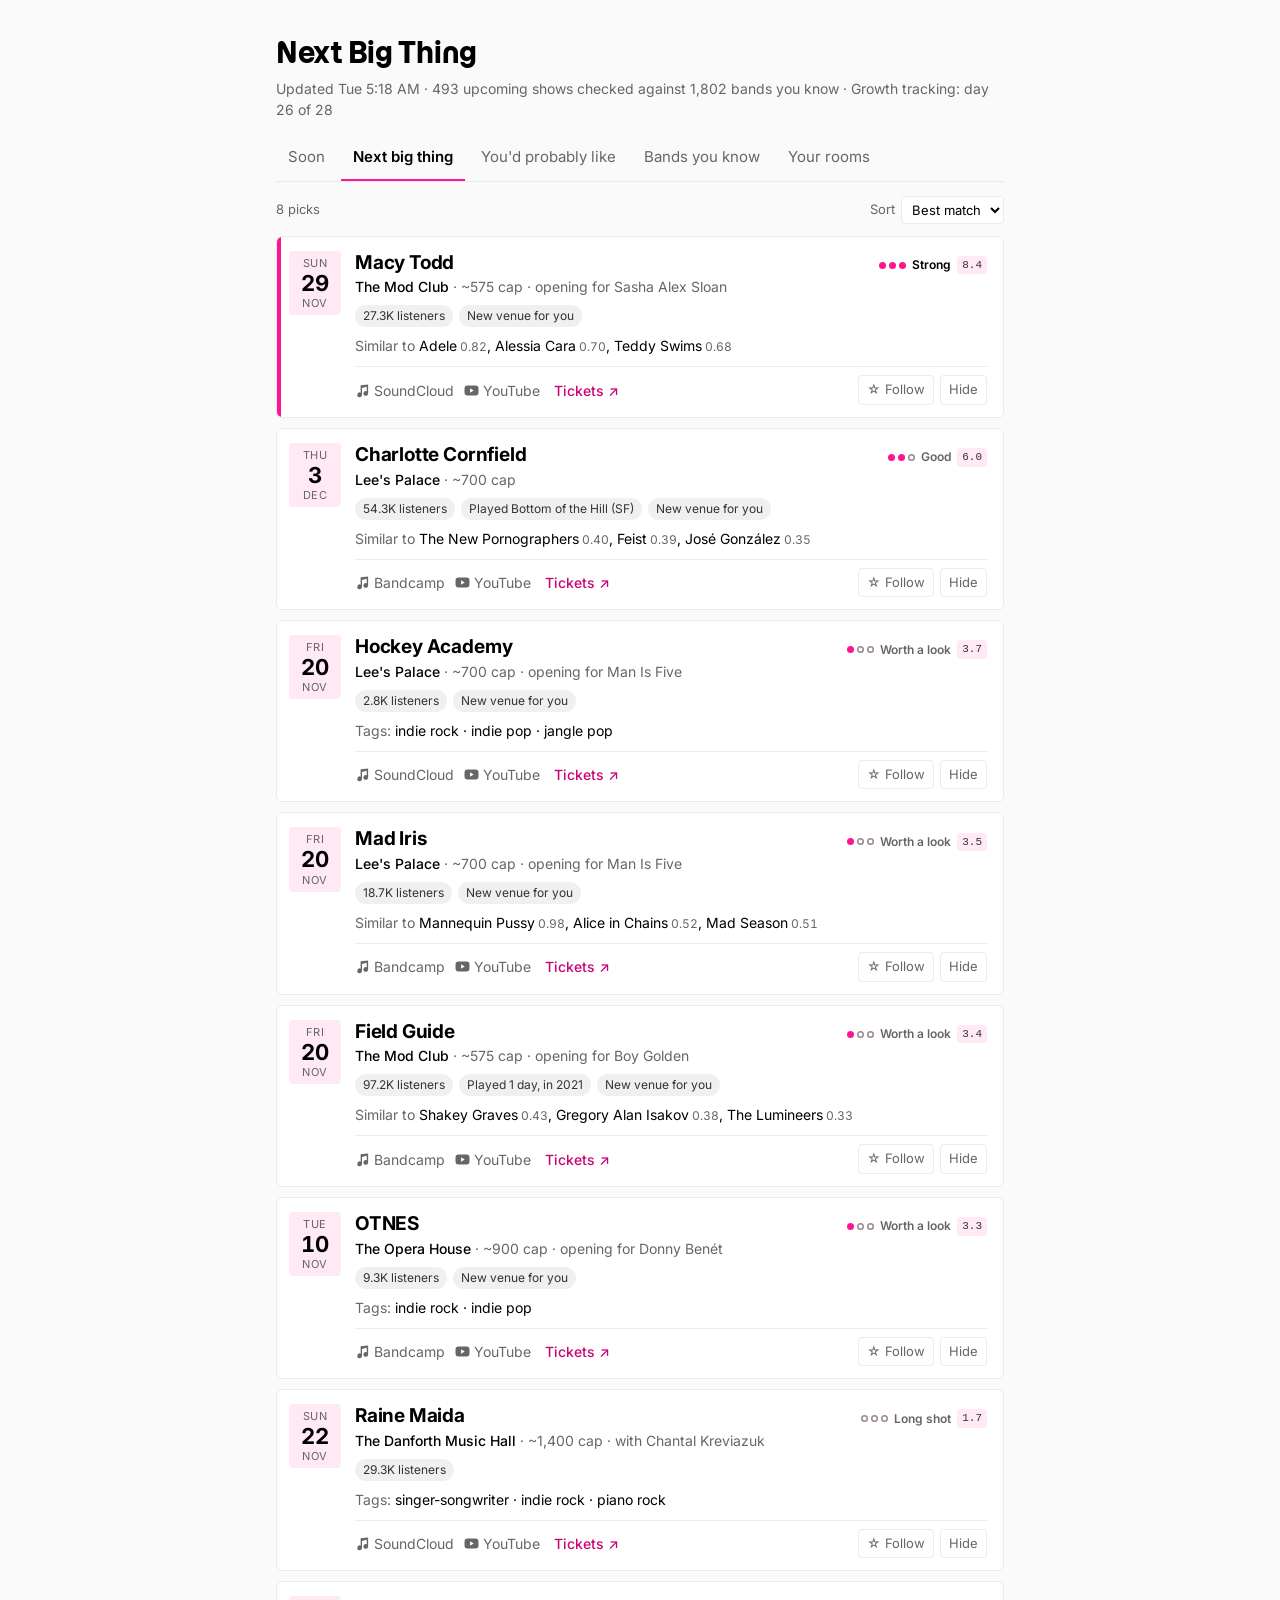
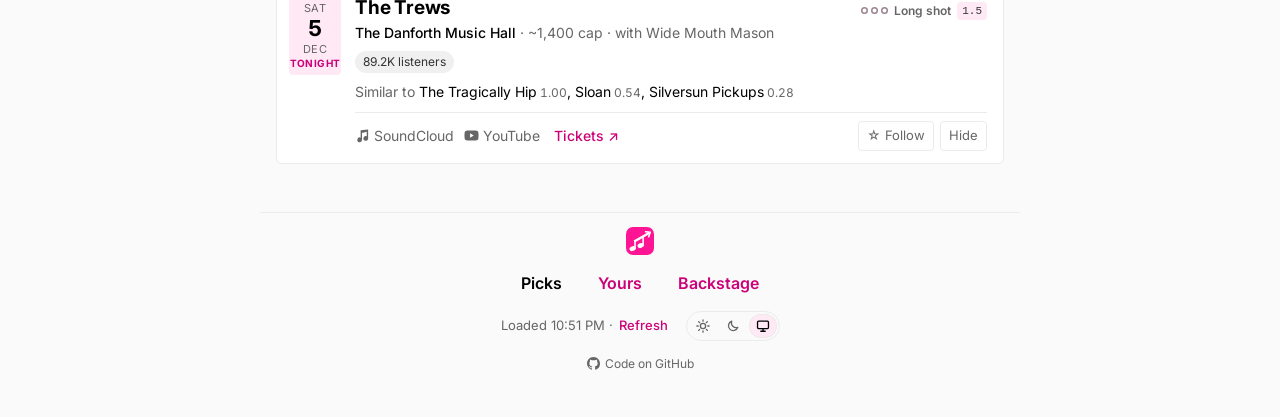
==== commit 230270ab: "WIP: Follow / Hide synced across devices, and a Yours page (#5) Not reviewed or shipped. Follow / Hi" ====
--- a/site/index.html
+++ b/site/index.html
@@ -81,8 +81,8 @@
           <span class="listen"></span>
           <a class="tickets" target="_blank" rel="noopener">Tickets ↗</a>
           <span class="vote">
-            <button type="button" data-v="up" aria-label="More like this"></button>
-            <button type="button" data-v="down" aria-label="Not for me"></button>
+            <button type="button" data-v="follow"></button>
+            <button type="button" data-v="hide">Hide</button>
           </span>
         </div>
       </div>
@@ -97,6 +97,7 @@
     </article>
   </template>
   <script src="foot.js"></script>
+  <script src="yours.js"></script>
   <script src="ladder.js"></script>
   <script src="rooms.js"></script>
   <script src="app.js"></script>
--- a/site/style.css
+++ b/site/style.css
@@ -81,7 +81,7 @@
 header, main, #banner, #toolbar { max-width: 760px; margin: 0 auto; padding: 0 16px; }
 /* The tab row scrolls up with the page, then stays at the top while the cards scroll under it. */
 .tabbar { position: sticky; top: 0; z-index: 10; background: var(--bg); padding: 0 16px; }
-.tabbar .tabs-wrap { max-width: 728px; margin: 0 auto; } /* 760px less the side padding, like header */
+.tabbar .tabs-wrap, .tabbar > nav { max-width: 728px; margin: 0 auto; } /* 760px less the side padding, like header */
 header { padding-top: 32px; }
 .title-row { display: flex; align-items: center; justify-content: space-between; gap: 12px; }
 h1 { margin: 0; font-family: "Momo Trust Display", "Inter", sans-serif; font-weight: 400; font-size: 28px; letter-spacing: -0.01em; }
@@ -198,12 +198,12 @@
 .vote button {
   display: inline-flex; align-items: center; justify-content: center;
   background: none; border: 1px solid var(--line); border-radius: 4px; padding: 4px 8px;
-  color: var(--muted); cursor: pointer;
+  color: var(--muted); cursor: pointer; font: inherit; font-size: 13px; white-space: nowrap;
 }
 .vote button:hover { color: var(--text); }
 .vote button[aria-pressed="true"] { background: var(--accent-soft); border-color: var(--accent-fill); color: var(--accent); }
 
-/* Down-voted: one quiet row with an undo. */
+/* Hidden: one quiet row with an undo. */
 .card.collapsed {
   display: flex; align-items: center; gap: 10px; padding: 8px 14px; font-size: 14px;
   background: transparent; color: var(--muted);
@@ -231,6 +231,11 @@
 td.num, th.num { text-align: right; font-variant-numeric: tabular-nums; }
 td.date, th.date { white-space: nowrap; }
 .ledger-wrap { overflow-x: auto; }
+/* Backstage has five tabs: tighten them so all fit at 390px. */
+@media (max-width: 420px) { #xtabs button { padding: 10px 7px; font-size: 14px; } }
+#bandlist th.num { white-space: nowrap; }
+#bandlist .bname { display: block; }
+#bandlist .bwhy { display: block; font-size: 12px; color: var(--muted); margin-top: 1px; }
 
 @media (max-width: 420px) {
   .card { grid-template-columns: 44px 1fr; gap: 10px; padding: 12px 12px 10px 10px; }
@@ -421,3 +426,19 @@
 .jump a { flex: 0 0 auto; font-size: 13px; padding: 4px 10px; border: 1px solid var(--line); border-radius: 999px; color: var(--text); text-decoration: none; white-space: nowrap; }
 .jump a:hover { border-color: var(--accent-fill); }
 .research .rsec, .research .findings { scroll-margin-top: 52px; }
+
+/* Yours: follows, hides, rooms, and this device's key. */
+.yours .rsec h2 .n { color: var(--muted); font-weight: 500; margin-left: 4px; }
+.ylist { list-style: none; margin: 0; padding: 0; border-top: 1px solid var(--line); }
+.ylist li { display: flex; align-items: baseline; gap: 10px; padding: 9px 2px; border-bottom: 1px solid var(--line); font-size: 15px; }
+.ylist li.empty { color: var(--muted); font-size: 14px; }
+.ylist .yname { min-width: 0; overflow-wrap: anywhere; }
+.ylist .ywhen { color: var(--muted); font-size: 12px; white-space: nowrap; }
+.ylist .linkish { margin-left: auto; }
+.linkish { background: none; border: 0; padding: 2px 4px; font: inherit; font-size: 13px; color: var(--accent); cursor: pointer; }
+.ystatus { margin: 0 0 8px; font-size: 14px; }
+.keybox summary { cursor: pointer; font-size: 14px; color: var(--accent); }
+.keybox .steps { padding-left: 20px; margin: 8px 0; line-height: 1.5; }
+.keyrow { display: flex; gap: 8px; margin: 8px 0; }
+.keyrow input { flex: 1; min-width: 0; font: inherit; font-size: 15px; padding: 7px 9px; border: 1px solid var(--line); border-radius: 6px; background: var(--surface); color: var(--text); }
+.keyrow button { font: inherit; font-size: 14px; padding: 7px 12px; border: 1px solid var(--line); border-radius: 6px; background: var(--surface-2); color: var(--text); cursor: pointer; }
